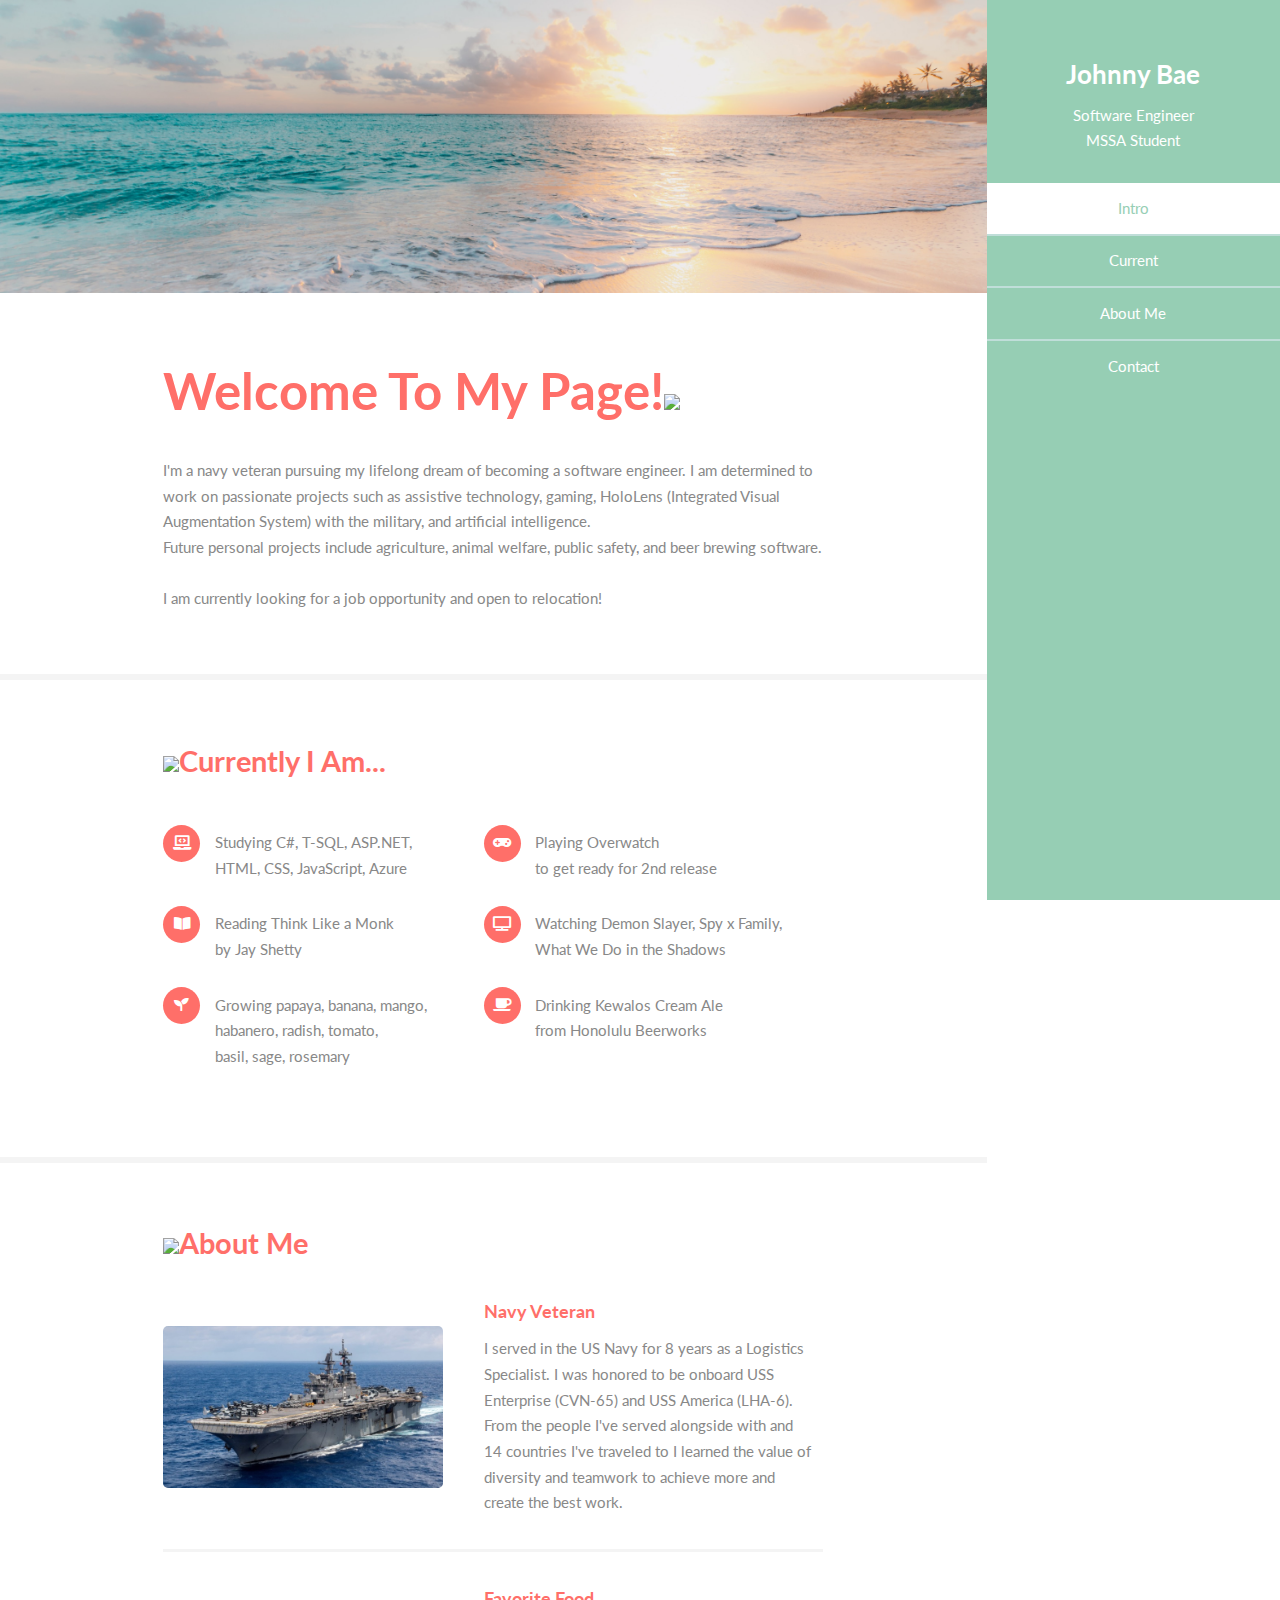
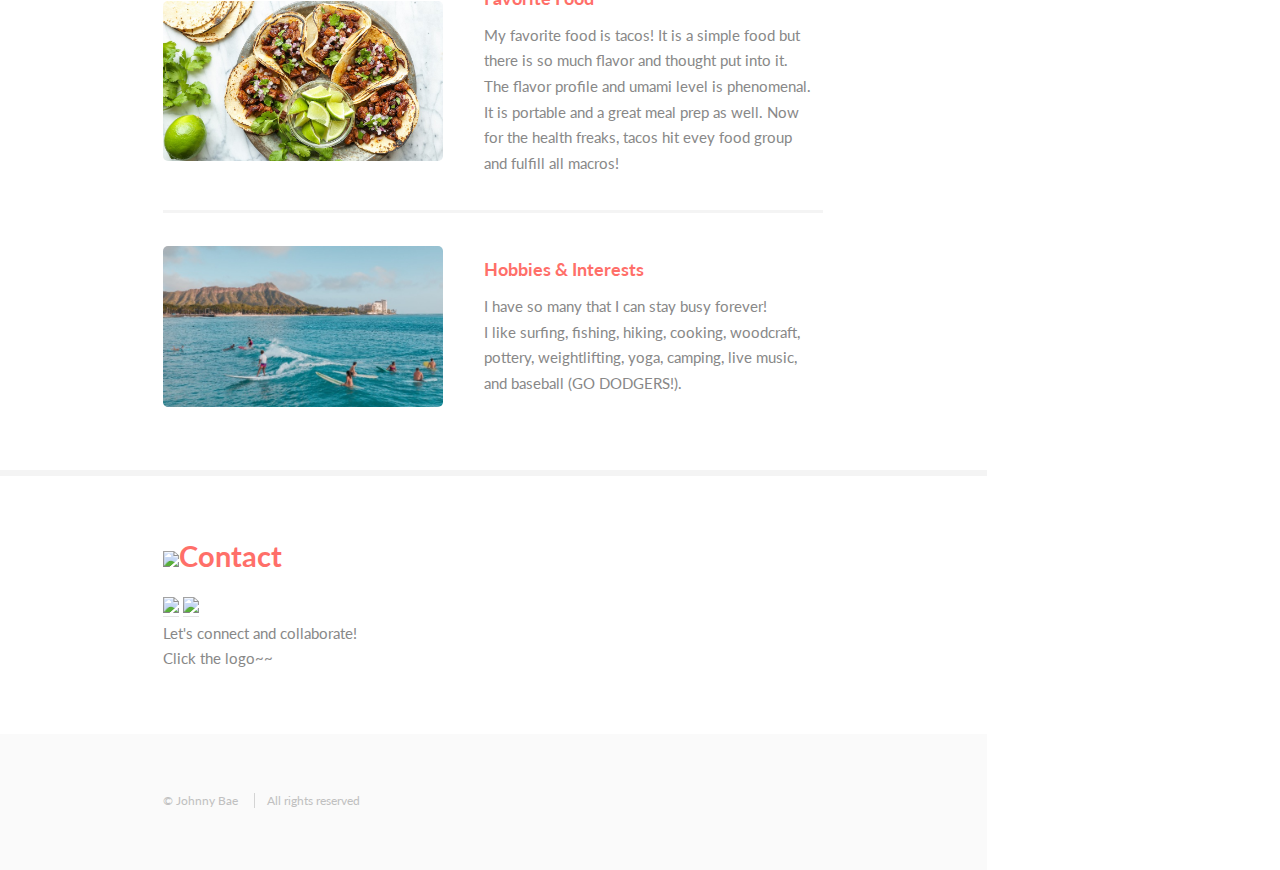
==== index.html @ 9967f88c "Update index.html" ====
<!DOCTYPE HTML>

<html>
	<head>
		<link rel="icon" href="images/patrick.gif">
		<title>Aloha~  ʕ•́ᴥ•̀ʔっ </title>
		<meta charset="utf-8" />
		<meta name="viewport" content="width=device-width, initial-scale=1, user-scalable=no" />
		<link rel="stylesheet" href="assets/css/main.css" />
	</head>
	<body class="is-preload">

<!-- HEADER -->
	<section id="header">
		<header>
			<span class="image avatar"><img src="images/Headshot.jpg" alt="" /></span>
			<h1 id="logo"><a href="#">Johnny Bae</a></h1>
			<p>Software Engineer<br />
			MSSA Student</p>
		</header>

		<nav id="nav">
			<ul>
				<li><a href="#one" class="active">Intro</a></li>
				<li><a href="#two">Current</a></li>
				<li><a href="#three">About Me</a></li>
				<li><a href="#four">Contact</a></li>
			</ul>
		</nav>
	</section>

<!-- WRAPPER -->
	<div id="wrapper">

<!-- MAIN -->
	<div id="main">

<!-- 1ST PAGE -->
	<section id="one">
		<div class="image main" data-position="center">
			<img src="images/Sunrise.jpg" alt="" />
		</div>
		<div class="container">
			<header class="major">
				<h2>Welcome To My Page!<img src="https://media.giphy.com/media/v0dGnTDFgEr68myH0C/giphy.gif" width="55"></h2>
			</header>

			<p>I'm a navy veteran pursuing my lifelong dream of becoming a software engineer.
				I am determined to work on passionate projects such as assistive technology, gaming, HoloLens (Integrated Visual Augmentation System) with the military, and artificial intelligence.<br/>
				Future personal projects include agriculture, animal welfare, public safety, and beer brewing software.<br/>
				<br/>
				I am currently looking for a job opportunity and open to relocation!
			</p>
		</div>
	</section>

<!-- 2ND PAGE -->
	<section id="two">
		<div class="container">
			<h2><img src="https://media.giphy.com/media/3HbtyiV6otnLf4WHSN/giphy.gif" width="50">Currently I Am...</h2><br/>
			
			<ul class="feature-icons">
				<li class="icon solid fa-laptop-code">Studying C#, T-SQL, ASP.NET,<br/> HTML, CSS, JavaScript, Azure</li>
				<li class="icon solid fa-gamepad">Playing Overwatch<br/> to get ready for 2nd release</li>
				<li class="icon solid fa-book-open">Reading Think Like a Monk<br/> by Jay Shetty</li>
				<li class="icon solid fa-tv">Watching Demon Slayer, Spy x Family,<br/> What We Do in the Shadows</li>
				<li class="icon solid fa-seedling">Growing papaya, banana, mango,<br> habanero, radish, tomato,<br> basil, sage, rosemary</li>
				<li class="icon solid fa-coffee">Drinking Kewalos Cream Ale<br/> from Honolulu Beerworks</li>
			</ul>
		</div>
	</section>

<!-- 3RD PAGE -->
	<section id="three">
		<div class="container">
			<h2><img src="https://media.giphy.com/media/aLI73eIgT41b2/giphy.gif" width="50">About Me</h2>
			<p></p>
			<div class="features">			<!-- Image Size: 688 x 397 -->
				<article>
					<a href="#" class="image"><img src="images/LHA6.jpg" alt="" /></a>
					<div class="inner">
						<h4>Navy Veteran</h4>
						<p>I served in the US Navy for 8 years as a Logistics Specialist. I was honored to be onboard USS Enterprise (CVN-65) and USS America (LHA-6). 
							From the people I've served alongside with and 14 countries I've traveled to I learned the value of diversity and teamwork to achieve more and create the best work.</p>
					</div>
				</article>

				<article>
					<a href="#" class="image"><img src="images/Taco.jpg" alt="" /></a>
					<div class="inner">
						<h4>Favorite Food</h4>
						<p>My favorite food is tacos! It is a simple food but there is so much flavor and thought put into it. 
							The flavor profile and umami level is phenomenal. It is portable and a great meal prep as well. 
							Now for the health freaks, tacos hit evey food group and fulfill all macros!</p>
					</div>
				</article>

				<article>
					<a href="#" class="image"><img src="images/Surf.jpg" alt="" /></a>
					<div class="inner">
						<h4>Hobbies & Interests</h4>
						<p>I have so many that I can stay busy forever!<br/>
							I like surfing, fishing, hiking, cooking, woodcraft, pottery, 
							weightlifting, yoga, camping, live music, and baseball (GO DODGERS!).
						</p>
					</div>
				</article>
			</div>
		</div>
	</section>

<!-- 4TH PAGE -->
	<section id="four">
		<div class="container">
			<h2><img src="https://media.giphy.com/media/Al9XitEIwGgLU9yMfS/giphy.gif" width="70">Contact</h2>
			
			<p><a href="https://www.linkedin.com/in/johnny-bae/" rel="noreferrer" target="_blank"><img src="https://cdn.dribbble.com/users/147003/screenshots/1541997/media/6b13f9624b9b09559358eff26393c94f.gif" width="100"></a>
				<a href="https://github.com/9un-Bae" rel="noreferrer" target="_blank"><img src="https://cdn.dribbble.com/users/420183/screenshots/2875637/media/6f6b33ec231d5e00a16ff538c41d640b.gif" width="100"></a>
				<br/>
				Let's connect and collaborate!<br/>Click the logo~~
			</p>


			<!--
			<form method="post" action="#">
				<div class="row gtr-uniform">
					<div class="col-6 col-12-xsmall"><input type="text" name="name" id="name" placeholder="Name" /></div>
					<div class="col-6 col-12-xsmall"><input type="email" name="email" id="email" placeholder="Email" /></div>
					<div class="col-12"><input type="text" name="subject" id="subject" placeholder="Subject" /></div>
					<div class="col-12"><textarea name="message" id="message" placeholder="Message" rows="6"></textarea></div>
					<div class="col-12">
						<ul class="actions">
							<li><input type="submit" class="primary" value="Send Message" /></li>
							<li><input type="reset" value="Reset Form" /></li>
						</ul>
					</div>
				</div>
			</form>
			-->

		</div>
	</section>

<!-- 5TH PAGE w/ examples-->
<!--
	<section id="five">
		<div class="container">
			<h3>Elements</h3>

			<section>
				<h4>Text</h4>
				<p>This is <b>bold</b> and this is <strong>strong</strong>. This is <i>italic</i> and this is <em>emphasized</em>.
				This is <sup>superscript</sup> text and this is <sub>subscript</sub> text.
				This is <u>underlined</u> and this is code: <code>for (;;) { ... }</code>. Finally, <a href="#">this is a link</a>.</p>
				<hr />
				<header>
					<h4>Heading with a Subtitle</h4>
					<p>Lorem ipsum dolor sit amet nullam id egestas urna aliquam</p>
				</header>
				<p>Nunc lacinia ante nunc ac lobortis. Interdum adipiscing gravida odio porttitor sem non mi integer non faucibus ornare mi ut ante amet placerat aliquet. Volutpat eu sed ante lacinia sapien lorem accumsan varius montes viverra nibh in adipiscing blandit tempus accumsan.</p>
				<header>
					<h5>Heading with a Subtitle</h5>
					<p>Lorem ipsum dolor sit amet nullam id egestas urna aliquam</p>
				</header>
				<p>Nunc lacinia ante nunc ac lobortis. Interdum adipiscing gravida odio porttitor sem non mi integer non faucibus ornare mi ut ante amet placerat aliquet. Volutpat eu sed ante lacinia sapien lorem accumsan varius montes viverra nibh in adipiscing blandit tempus accumsan.</p>
				<hr />
				<h2>Heading Level 2</h2>
				<h3>Heading Level 3</h3>
				<h4>Heading Level 4</h4>
				<h5>Heading Level 5</h5>
				<h6>Heading Level 6</h6>
				<hr />
				<h5>Blockquote</h5>
				<blockquote>Fringilla nisl. Donec accumsan interdum nisi, quis tincidunt felis sagittis eget tempus euismod. Vestibulum ante ipsum primis in faucibus vestibulum. Blandit adipiscing eu felis iaculis volutpat ac adipiscing accumsan faucibus. Vestibulum ante ipsum primis in faucibus lorem ipsum dolor sit amet nullam adipiscing eu felis.</blockquote>
				<h5>Preformatted</h5>
				<pre><code>i = 0;

				while (!deck.isInOrder()) {
					print 'Iteration ' + i;
					deck.shuffle();
					i++;
				}

				print 'It took ' + i + ' iterations to sort the deck.';</code></pre>
			</section>


	<section>
		<h4>Lists</h4>
		<div class="row">
			<div class="col-6 col-12-xsmall">
				<h5>Unordered</h5>
				<ul>
					<li>Dolor pulvinar etiam magna etiam.</li>
					<li>Sagittis adipiscing lorem eleifend.</li>
					<li>Felis enim feugiat dolore viverra.</li>
				</ul>
				<h5>Alternate</h5>
				<ul class="alt">
					<li>Dolor pulvinar etiam magna etiam.</li>
					<li>Sagittis adipiscing lorem eleifend.</li>
					<li>Felis enim feugiat dolore viverra.</li>
				</ul>
			</div>
			<div class="col-6 col-12-xsmall">
				<h5>Ordered</h5>
				<ol>
					<li>Dolor pulvinar etiam magna etiam.</li>
					<li>Etiam vel felis at lorem sed viverra.</li>
					<li>Felis enim feugiat dolore viverra.</li>
					<li>Dolor pulvinar etiam magna etiam.</li>
					<li>Etiam vel felis at lorem sed viverra.</li>
					<li>Felis enim feugiat dolore viverra.</li>
				</ol>
				<h5>Icons</h5>
				<ul class="icons">
					<li><a href="#" class="icon brands fa-twitter"><span class="label">Twitter</span></a></li>
					<li><a href="#" class="icon brands fa-facebook-f"><span class="label">Facebook</span></a></li>
					<li><a href="#" class="icon brands fa-instagram"><span class="label">Instagram</span></a></li>
					<li><a href="#" class="icon brands fa-github"><span class="label">Github</span></a></li>
					<li><a href="#" class="icon brands fa-dribbble"><span class="label">Dribbble</span></a></li>
					<li><a href="#" class="icon brands fa-tumblr"><span class="label">Tumblr</span></a></li>
				</ul>
			</div>
		</div>
		<h5>Actions</h5>
		<ul class="actions">
			<li><a href="#" class="button primary">Default</a></li>
			<li><a href="#" class="button">Default</a></li>
			<li><a href="#" class="button alt">Default</a></li>
		</ul>
		<ul class="actions small">
			<li><a href="#" class="button primary small">Small</a></li>
			<li><a href="#" class="button small">Small</a></li>
			<li><a href="#" class="button alt small">Small</a></li>
		</ul>
		<div class="row">
			<div class="col-3 col-6-medium col-12-xsmall">
				<ul class="actions stacked">
					<li><a href="#" class="button primary">Default</a></li>
					<li><a href="#" class="button">Default</a></li>
					<li><a href="#" class="button alt">Default</a></li>
				</ul>
			</div>
			<div class="col-3 col-6 col-12-xsmall">
				<ul class="actions stacked">
					<li><a href="#" class="button primary small">Small</a></li>
					<li><a href="#" class="button small">Small</a></li>
					<li><a href="#" class="button alt small">Small</a></li>
				</ul>
			</div>
			<div class="col-3 col-6-medium col-12-xsmall">
				<ul class="actions stacked">
					<li><a href="#" class="button primary fit">Default</a></li>
					<li><a href="#" class="button fit">Default</a></li>
					<li><a href="#" class="button alt fit">Default</a></li>
				</ul>
			</div>
			<div class="col-3 col-6-medium col-12-xsmall">
				<ul class="actions stacked">
					<li><a href="#" class="button primary small fit">Small</a></li>
					<li><a href="#" class="button small fit">Small</a></li>
					<li><a href="#" class="button alt small fit">Small</a></li>
				</ul>
			</div>
		</div>
	</section>

	
	<section>
		<h4>Table</h4>
		<h5>Default</h5>
		<div class="table-wrapper">
			<table>
				<thead>
					<tr>
						<th>Name</th>
						<th>Description</th>
						<th>Price</th>
					</tr>
				</thead>
				<tbody>
					<tr>
						<td>Item One</td>
						<td>Ante turpis integer aliquet porttitor.</td>
						<td>29.99</td>
					</tr>
					<tr>
						<td>Item Two</td>
						<td>Vis ac commodo adipiscing arcu aliquet.</td>
						<td>19.99</td>
					</tr>
					<tr>
						<td>Item Three</td>
						<td> Morbi faucibus arcu accumsan lorem.</td>
						<td>29.99</td>
					</tr>
					<tr>
						<td>Item Four</td>
						<td>Vitae integer tempus condimentum.</td>
						<td>19.99</td>
					</tr>
					<tr>
						<td>Item Five</td>
						<td>Ante turpis integer aliquet porttitor.</td>
						<td>29.99</td>
					</tr>
				</tbody>
				<tfoot>
					<tr>
						<td colspan="2"></td>
						<td>100.00</td>
					</tr>
				</tfoot>
			</table>
		</div>


		<h5>Alternate</h5>
		<div class="table-wrapper">
			<table class="alt">
				<thead>
					<tr>
						<th>Name</th>
						<th>Description</th>
						<th>Price</th>
					</tr>
				</thead>
				<tbody>
					<tr>
						<td>Item One</td>
						<td>Ante turpis integer aliquet porttitor.</td>
						<td>29.99</td>
					</tr>
					<tr>
						<td>Item Two</td>
						<td>Vis ac commodo adipiscing arcu aliquet.</td>
						<td>19.99</td>
					</tr>
					<tr>
						<td>Item Three</td>
						<td> Morbi faucibus arcu accumsan lorem.</td>
						<td>29.99</td>
					</tr>
					<tr>
						<td>Item Four</td>
						<td>Vitae integer tempus condimentum.</td>
						<td>19.99</td>
					</tr>
					<tr>
						<td>Item Five</td>
						<td>Ante turpis integer aliquet porttitor.</td>
						<td>29.99</td>
					</tr>
				</tbody>
				<tfoot>
					<tr>
						<td colspan="2"></td>
						<td>100.00</td>
					</tr>
				</tfoot>
			</table>
		</div>
	</section>


	<section>
		<h4>Buttons</h4>
		<ul class="actions">
			<li><a href="#" class="button primary">Primary</a></li>
			<li><a href="#" class="button">Default</a></li>
			<li><a href="#" class="button alt">Alternate</a></li>
		</ul>
		<ul class="actions">
			<li><a href="#" class="button primary large">Large</a></li>
			<li><a href="#" class="button">Default</a></li>
			<li><a href="#" class="button alt small">Small</a></li>
		</ul>
		<ul class="actions fit">
			<li><a href="#" class="button primary fit">Fit</a></li>
			<li><a href="#" class="button fit">Fit</a></li>
			<li><a href="#" class="button alt fit">Fit</a></li>
		</ul>
		<ul class="actions fit small">
			<li><a href="#" class="button primary fit small">Fit + Small</a></li>
			<li><a href="#" class="button fit small">Fit + Small</a></li>
			<li><a href="#" class="button alt fit small">Fit + Small</a></li>
		</ul>
		<ul class="actions">
			<li><a href="#" class="button primary icon solid fa-download">Icon</a></li>
			<li><a href="#" class="button icon solid fa-download">Icon</a></li>
			<li><a href="#" class="button alt icon solid fa-check">Icon</a></li>
		</ul>
		<ul class="actions">
			<li><span class="button primary disabled">Primary</span></li>
			<li><span class="button disabled">Default</span></li>
			<li><span class="button alt disabled">Alternate</span></li>
		</ul>
	</section>

	<section>
		<h4>Form</h4>
		<form method="post" action="#">
			<div class="row gtr-uniform">
				<div class="col-6 col-12-xsmall">
					<input type="text" name="demo-name" id="demo-name" value="" placeholder="Name" />
				</div>
				<div class="col-6 col-12-xsmall">
					<input type="email" name="demo-email" id="demo-email" value="" placeholder="Email" />
				</div>
				<div class="col-12">
					<select name="demo-category" id="demo-category">
						<option value="">- Category -</option>
						<option value="1">Manufacturing</option>
						<option value="1">Shipping</option>
						<option value="1">Administration</option>
						<option value="1">Human Resources</option>
					</select>
				</div>
				<div class="col-4 col-12-medium">
					<input type="radio" id="demo-priority-low" name="demo-priority" checked>
					<label for="demo-priority-low">Low Priority</label>
				</div>
				<div class="col-4 col-12-medium">
					<input type="radio" id="demo-priority-normal" name="demo-priority">
					<label for="demo-priority-normal">Normal Priority</label>
				</div>
				<div class="col-4 col-12-medium">
					<input type="radio" id="demo-priority-high" name="demo-priority">
					<label for="demo-priority-high">High Priority</label>
				</div>
				<div class="col-6 col-12-medium">
					<input type="checkbox" id="demo-copy" name="demo-copy">
					<label for="demo-copy">Email me a copy of this message</label>
				</div>
				<div class="col-6 col-12-medium">
					<input type="checkbox" id="demo-human" name="demo-human" checked>
					<label for="demo-human">I am a human and not a robot</label>
				</div>
				<div class="col-12">
					<textarea name="demo-message" id="demo-message" placeholder="Enter your message" rows="6"></textarea>
				</div>
				<div class="col-12">
					<ul class="actions">
						<li><input type="submit" value="Send Message" /></li>
						<li><input type="reset" value="Reset" class="alt" /></li>
					</ul>
				</div>
			</div>
		</form>
	</section>

	<section>
		<h4>Image</h4>
		<h5>Fit</h5>
		<span class="image fit"><img src="images/banner.jpg" alt="" /></span>
		<div class="box alt">
			<div class="row gtr-50 gtr-uniform">
				<div class="col-4"><span class="image fit"><img src="images/pic01.jpg" alt="" /></span></div>
				<div class="col-4"><span class="image fit"><img src="images/pic02.jpg" alt="" /></span></div>
				<div class="col-4"><span class="image fit"><img src="images/pic03.jpg" alt="" /></span></div>
				<div class="col-4"><span class="image fit"><img src="images/pic02.jpg" alt="" /></span></div>
				<div class="col-4"><span class="image fit"><img src="images/pic03.jpg" alt="" /></span></div>
				<div class="col-4"><span class="image fit"><img src="images/pic01.jpg" alt="" /></span></div>
				<div class="col-4"><span class="image fit"><img src="images/pic03.jpg" alt="" /></span></div>
				<div class="col-4"><span class="image fit"><img src="images/pic01.jpg" alt="" /></span></div>
				<div class="col-4"><span class="image fit"><img src="images/pic02.jpg" alt="" /></span></div>
			</div>
		</div>
		<h5>Left &amp; Right</h5>
		<p><span class="image left"><img src="images/avatar.jpg" alt="" /></span>Fringilla nisl. Donec accumsan interdum nisi, quis tincidunt felis sagittis eget. tempus euismod. Vestibulum ante ipsum primis in faucibus vestibulum. Blandit adipiscing eu felis iaculis volutpat ac adipiscing accumsan eu faucibus. Integer ac pellentesque praesent tincidunt felis sagittis eget. tempus euismod. Vestibulum ante ipsum primis in faucibus vestibulum. Blandit adipiscing eu felis iaculis volutpat ac adipiscing accumsan eu faucibus. Integer ac pellentesque praesent. Donec accumsan interdum nisi, quis tincidunt felis sagittis eget. tempus euismod. Vestibulum ante ipsum primis in faucibus vestibulum. Blandit adipiscing eu felis iaculis volutpat ac adipiscing accumsan eu faucibus. Integer ac pellentesque praesent tincidunt felis sagittis eget. tempus euismod. Vestibulum ante ipsum primis in faucibus vestibulum. Blandit adipiscing eu felis iaculis volutpat ac adipiscing accumsan eu faucibus. Integer ac pellentesque praesent.</p>
		<p><span class="image right"><img src="images/avatar.jpg" alt="" /></span>Fringilla nisl. Donec accumsan interdum nisi, quis tincidunt felis sagittis eget. tempus euismod. Vestibulum ante ipsum primis in faucibus vestibulum. Blandit adipiscing eu felis iaculis volutpat ac adipiscing accumsan eu faucibus. Integer ac pellentesque praesent tincidunt felis sagittis eget. tempus euismod. Vestibulum ante ipsum primis in faucibus vestibulum. Blandit adipiscing eu felis iaculis volutpat ac adipiscing accumsan eu faucibus. Integer ac pellentesque praesent. Donec accumsan interdum nisi, quis tincidunt felis sagittis eget. tempus euismod. Vestibulum ante ipsum primis in faucibus vestibulum. Blandit adipiscing eu felis iaculis volutpat ac adipiscing accumsan eu faucibus. Integer ac pellentesque praesent tincidunt felis sagittis eget. tempus euismod. Vestibulum ante ipsum primis in faucibus vestibulum. Blandit adipiscing eu felis iaculis volutpat ac adipiscing accumsan eu faucibus. Integer ac pellentesque praesent.</p>
	</section>

	</div>
	</section>
-->

	</div>

<!-- FOOTER -->
	<section id="footer">
		<div class="container">
			<ul class="copyright">
				<li>&copy; Johnny Bae</li> <li>All rights reserved</li> <!-- <li>Design: HTML5 UP</li> -->
			</ul>
		</div>
	</section>

	</div>

<!-- SCRIPTS -->
	<script src="assets/js/jquery.min.js"></script>
	<script src="assets/js/jquery.scrollex.min.js"></script>
	<script src="assets/js/jquery.scrolly.min.js"></script>
	<script src="assets/js/browser.min.js"></script>
	<script src="assets/js/breakpoints.min.js"></script>
	<script src="assets/js/util.js"></script>
	<script src="assets/js/main.js"></script>

	</body>
</html>
---- assets/css/main.css ----
@import url("fontawesome-all.min.css");
@import url("https://fonts.googleapis.com/css?family=Lato:400,400italic,700,700italic|Source+Code+Pro:400");

html, body, div, span, applet, object,
iframe, h1, h2, h3, h4, h5, h6, p, blockquote,
pre, a, abbr, acronym, address, big, cite,
code, del, dfn, em, img, ins, kbd, q, s, samp,
small, strike, strong, sub, sup, tt, var, b,
u, i, center, dl, dt, dd, ol, ul, li, fieldset,
form, label, legend, table, caption, tbody,
tfoot, thead, tr, th, td, article, aside,
canvas, details, embed, figure, figcaption,
footer, header, hgroup, menu, nav, output, ruby,
section, summary, time, mark, audio, video {
	margin: 0;
	padding: 0;
	border: 0;
	font-size: 100%;
	font: inherit;
	vertical-align: baseline;}

article, aside, details, figcaption, figure,
footer, header, hgroup, menu, nav, section {
	display: block;}

body {
	line-height: 1;
}

ol, ul {
	list-style: none;
}

blockquote, q {
	quotes: none;
}

	blockquote:before, blockquote:after, q:before, q:after {
		content: '';
		content: none;
	}

table {
	border-collapse: collapse;
	border-spacing: 0;
}

body {
	-webkit-text-size-adjust: none;
}

mark {
	background-color: transparent;
	color: inherit;
}

input::-moz-focus-inner {
	border: 0;
	padding: 0;
}

input, select, textarea {
	-moz-appearance: none;
	-webkit-appearance: none;
	-ms-appearance: none;
	appearance: none;
}

/* Basic */

	html {
		box-sizing: border-box;
	}

	*, *:before, *:after {
		box-sizing: inherit;
	}

	body {
		background: #fff;
	}

		body.is-preload *, body.is-preload *:before, body.is-preload *:after {
			-moz-animation: none !important;
			-webkit-animation: none !important;
			-ms-animation: none !important;
			animation: none !important;
			-moz-transition: none !important;
			-webkit-transition: none !important;
			-ms-transition: none !important;
			transition: none !important;
		}

	body, input, select, textarea {
		color: #888;
		font-family: "Lato", sans-serif;
		font-size: 16pt;
		font-weight: 400;
		line-height: 1.75em;
	}

	a {
		-moz-transition: color 0.2s ease-in-out, border-color 0.2s ease-in-out;
		-webkit-transition: color 0.2s ease-in-out, border-color 0.2s ease-in-out;
		-ms-transition: color 0.2s ease-in-out, border-color 0.2s ease-in-out;
		transition: color 0.2s ease-in-out, border-color 0.2s ease-in-out;
		border-bottom: solid 1px #e4e4e4;
		color: inherit;
		text-decoration: none;
	}

		a:hover {
			border-bottom-color: transparent;
			color: #e6f2ef !important;
		}

	strong, b {
		color: #777;
		font-weight: 700;
	}

	em, i {
		font-style: italic;
	}

	p {
		margin: 0 0 2.25em 0;
	}
/*SUB HEADINGS*/
	h1, h2, h3, h4, h5, h6 {
		color: #ff6f69;
		font-weight: 700;
		line-height: 1em;
		margin: 0 0 0.5625em 0;
	}

		h1 a, h2 a, h3 a, h4 a, h5 a, h6 a {
			border: 0;
			color: inherit;
			text-decoration: none;
		}

	h2 {
		font-size: 2em;
		line-height: 1.5em;
	}

	h3 {
		font-size: 1.75em;
		line-height: 1.5em;
	}

	h4 {
		font-size: 1.25em;
		line-height: 1.5em;
	}

	h5 {
		font-size: 0.9em;
		line-height: 1.5em;
	}

	h6 {
		font-size: 0.7em;
		line-height: 1.5em;
	}

	sub {
		font-size: 0.8em;
		position: relative;
		top: 0.5em;
	}

	sup {
		font-size: 0.8em;
		position: relative;
		top: -0.5em;
	}

	hr {
		border: 0;
		border-bottom: solid 2px #f4f4f4;
		margin: 2.25em 0;
	}

		hr.major {
			margin: 3.375em 0;
		}

	blockquote {
		border-left: solid 8px #e4e4e4;
		font-style: italic;
		margin: 0 0 2.25em 0;
		padding: 0.5em 0 0.5em 2em;
	}

	code {
		background: #555;
		border-radius: 5px;
		color: #fff;
		font-family: "Source Code Pro", monospace;
		font-size: 0.9em;
		margin: 0 0.25em;
		padding: 0.25em 0.65em;
	}

	pre {
		font-family: "Source Code Pro", monospace;
		font-size: 0.9em;
		margin: 0 0 2.25em 0;
	}

		pre code {
			-webkit-overflow-scrolling: touch;
			display: block;
			line-height: 1.5em;
			overflow-x: auto;
			padding: 1em 1.5em;
		}

	.align-left {
		text-align: left;
	}

	.align-center {
		text-align: center;
	}

	.align-right {
		text-align: right;
	}

/* Row */

	.row {
		display: flex;
		flex-wrap: wrap;
		box-sizing: border-box;
		align-items: stretch;
	}

		.row > * {
			box-sizing: border-box;
		}

		.row.gtr-uniform > * > :last-child {
			margin-bottom: 0;
		}

		.row.aln-left {
			justify-content: flex-start;
		}

		.row.aln-center {
			justify-content: center;
		}

		.row.aln-right {
			justify-content: flex-end;
		}

		.row.aln-top {
			align-items: flex-start;
		}

		.row.aln-middle {
			align-items: center;
		}

		.row.aln-bottom {
			align-items: flex-end;
		}

		.row > .imp {
			order: -1;
		}

		.row > .col-1 {
			width: 8.33333%;
		}

		.row > .off-1 {
			margin-left: 8.33333%;
		}

		.row > .col-2 {
			width: 16.66667%;
		}

		.row > .off-2 {
			margin-left: 16.66667%;
		}

		.row > .col-3 {
			width: 25%;
		}

		.row > .off-3 {
			margin-left: 25%;
		}

		.row > .col-4 {
			width: 33.33333%;
		}

		.row > .off-4 {
			margin-left: 33.33333%;
		}

		.row > .col-5 {
			width: 41.66667%;
		}

		.row > .off-5 {
			margin-left: 41.66667%;
		}

		.row > .col-6 {
			width: 50%;
		}

		.row > .off-6 {
			margin-left: 50%;
		}

		.row > .col-7 {
			width: 58.33333%;
		}

		.row > .off-7 {
			margin-left: 58.33333%;
		}

		.row > .col-8 {
			width: 66.66667%;
		}

		.row > .off-8 {
			margin-left: 66.66667%;
		}

		.row > .col-9 {
			width: 75%;
		}

		.row > .off-9 {
			margin-left: 75%;
		}

		.row > .col-10 {
			width: 83.33333%;
		}

		.row > .off-10 {
			margin-left: 83.33333%;
		}

		.row > .col-11 {
			width: 91.66667%;
		}

		.row > .off-11 {
			margin-left: 91.66667%;
		}

		.row > .col-12 {
			width: 100%;
		}

		.row > .off-12 {
			margin-left: 100%;
		}

		.row.gtr-0 {
			margin-top: 0;
			margin-left: 0em;
		}

			.row.gtr-0 > * {
				padding: 0 0 0 0em;
			}

			.row.gtr-0.gtr-uniform {
				margin-top: 0em;
			}

				.row.gtr-0.gtr-uniform > * {
					padding-top: 0em;
				}

		.row.gtr-25 {
			margin-top: 0;
			margin-left: -0.5em;
		}

			.row.gtr-25 > * {
				padding: 0 0 0 0.5em;
			}

			.row.gtr-25.gtr-uniform {
				margin-top: -0.5em;
			}

				.row.gtr-25.gtr-uniform > * {
					padding-top: 0.5em;
				}

		.row.gtr-50 {
			margin-top: 0;
			margin-left: -1em;
		}

			.row.gtr-50 > * {
				padding: 0 0 0 1em;
			}

			.row.gtr-50.gtr-uniform {
				margin-top: -1em;
			}

				.row.gtr-50.gtr-uniform > * {
					padding-top: 1em;
				}

		.row {
			margin-top: 0;
			margin-left: -2em;
		}

			.row > * {
				padding: 0 0 0 2em;
			}

			.row.gtr-uniform {
				margin-top: -2em;
			}

				.row.gtr-uniform > * {
					padding-top: 2em;
				}

		.row.gtr-150 {
			margin-top: 0;
			margin-left: -3em;
		}

			.row.gtr-150 > * {
				padding: 0 0 0 3em;
			}

			.row.gtr-150.gtr-uniform {
				margin-top: -3em;
			}

				.row.gtr-150.gtr-uniform > * {
					padding-top: 3em;
				}

		.row.gtr-200 {
			margin-top: 0;
			margin-left: -4em;
		}

			.row.gtr-200 > * {
				padding: 0 0 0 4em;
			}

			.row.gtr-200.gtr-uniform {
				margin-top: -4em;
			}

				.row.gtr-200.gtr-uniform > * {
					padding-top: 4em;
				}

		@media screen and (max-width: 1680px) {

			.row {
				display: flex;
				flex-wrap: wrap;
				box-sizing: border-box;
				align-items: stretch;
			}

				.row > * {
					box-sizing: border-box;
				}

				.row.gtr-uniform > * > :last-child {
					margin-bottom: 0;
				}

				.row.aln-left {
					justify-content: flex-start;
				}

				.row.aln-center {
					justify-content: center;
				}

				.row.aln-right {
					justify-content: flex-end;
				}

				.row.aln-top {
					align-items: flex-start;
				}

				.row.aln-middle {
					align-items: center;
				}

				.row.aln-bottom {
					align-items: flex-end;
				}

				.row > .imp-xlarge {
					order: -1;
				}

				.row > .col-1-xlarge {
					width: 8.33333%;
				}

				.row > .off-1-xlarge {
					margin-left: 8.33333%;
				}

				.row > .col-2-xlarge {
					width: 16.66667%;
				}

				.row > .off-2-xlarge {
					margin-left: 16.66667%;
				}

				.row > .col-3-xlarge {
					width: 25%;
				}

				.row > .off-3-xlarge {
					margin-left: 25%;
				}

				.row > .col-4-xlarge {
					width: 33.33333%;
				}

				.row > .off-4-xlarge {
					margin-left: 33.33333%;
				}

				.row > .col-5-xlarge {
					width: 41.66667%;
				}

				.row > .off-5-xlarge {
					margin-left: 41.66667%;
				}

				.row > .col-6-xlarge {
					width: 50%;
				}

				.row > .off-6-xlarge {
					margin-left: 50%;
				}

				.row > .col-7-xlarge {
					width: 58.33333%;
				}

				.row > .off-7-xlarge {
					margin-left: 58.33333%;
				}

				.row > .col-8-xlarge {
					width: 66.66667%;
				}

				.row > .off-8-xlarge {
					margin-left: 66.66667%;
				}

				.row > .col-9-xlarge {
					width: 75%;
				}

				.row > .off-9-xlarge {
					margin-left: 75%;
				}

				.row > .col-10-xlarge {
					width: 83.33333%;
				}

				.row > .off-10-xlarge {
					margin-left: 83.33333%;
				}

				.row > .col-11-xlarge {
					width: 91.66667%;
				}

				.row > .off-11-xlarge {
					margin-left: 91.66667%;
				}

				.row > .col-12-xlarge {
					width: 100%;
				}

				.row > .off-12-xlarge {
					margin-left: 100%;
				}

				.row.gtr-0 {
					margin-top: 0;
					margin-left: 0em;
				}

					.row.gtr-0 > * {
						padding: 0 0 0 0em;
					}

					.row.gtr-0.gtr-uniform {
						margin-top: 0em;
					}

						.row.gtr-0.gtr-uniform > * {
							padding-top: 0em;
						}

				.row.gtr-25 {
					margin-top: 0;
					margin-left: -0.5em;
				}

					.row.gtr-25 > * {
						padding: 0 0 0 0.5em;
					}

					.row.gtr-25.gtr-uniform {
						margin-top: -0.5em;
					}

						.row.gtr-25.gtr-uniform > * {
							padding-top: 0.5em;
						}

				.row.gtr-50 {
					margin-top: 0;
					margin-left: -1em;
				}

					.row.gtr-50 > * {
						padding: 0 0 0 1em;
					}

					.row.gtr-50.gtr-uniform {
						margin-top: -1em;
					}

						.row.gtr-50.gtr-uniform > * {
							padding-top: 1em;
						}

				.row {
					margin-top: 0;
					margin-left: -2em;
				}

					.row > * {
						padding: 0 0 0 2em;
					}

					.row.gtr-uniform {
						margin-top: -2em;
					}

						.row.gtr-uniform > * {
							padding-top: 2em;
						}

				.row.gtr-150 {
					margin-top: 0;
					margin-left: -3em;
				}

					.row.gtr-150 > * {
						padding: 0 0 0 3em;
					}

					.row.gtr-150.gtr-uniform {
						margin-top: -3em;
					}

						.row.gtr-150.gtr-uniform > * {
							padding-top: 3em;
						}

				.row.gtr-200 {
					margin-top: 0;
					margin-left: -4em;
				}

					.row.gtr-200 > * {
						padding: 0 0 0 4em;
					}

					.row.gtr-200.gtr-uniform {
						margin-top: -4em;
					}

						.row.gtr-200.gtr-uniform > * {
							padding-top: 4em;
						}

		}

		@media screen and (max-width: 1280px) {

			.row {
				display: flex;
				flex-wrap: wrap;
				box-sizing: border-box;
				align-items: stretch;
			}

				.row > * {
					box-sizing: border-box;
				}

				.row.gtr-uniform > * > :last-child {
					margin-bottom: 0;
				}

				.row.aln-left {
					justify-content: flex-start;
				}

				.row.aln-center {
					justify-content: center;
				}

				.row.aln-right {
					justify-content: flex-end;
				}

				.row.aln-top {
					align-items: flex-start;
				}

				.row.aln-middle {
					align-items: center;
				}

				.row.aln-bottom {
					align-items: flex-end;
				}

				.row > .imp-large {
					order: -1;
				}

				.row > .col-1-large {
					width: 8.33333%;
				}

				.row > .off-1-large {
					margin-left: 8.33333%;
				}

				.row > .col-2-large {
					width: 16.66667%;
				}

				.row > .off-2-large {
					margin-left: 16.66667%;
				}

				.row > .col-3-large {
					width: 25%;
				}

				.row > .off-3-large {
					margin-left: 25%;
				}

				.row > .col-4-large {
					width: 33.33333%;
				}

				.row > .off-4-large {
					margin-left: 33.33333%;
				}

				.row > .col-5-large {
					width: 41.66667%;
				}

				.row > .off-5-large {
					margin-left: 41.66667%;
				}

				.row > .col-6-large {
					width: 50%;
				}

				.row > .off-6-large {
					margin-left: 50%;
				}

				.row > .col-7-large {
					width: 58.33333%;
				}

				.row > .off-7-large {
					margin-left: 58.33333%;
				}

				.row > .col-8-large {
					width: 66.66667%;
				}

				.row > .off-8-large {
					margin-left: 66.66667%;
				}

				.row > .col-9-large {
					width: 75%;
				}

				.row > .off-9-large {
					margin-left: 75%;
				}

				.row > .col-10-large {
					width: 83.33333%;
				}

				.row > .off-10-large {
					margin-left: 83.33333%;
				}

				.row > .col-11-large {
					width: 91.66667%;
				}

				.row > .off-11-large {
					margin-left: 91.66667%;
				}

				.row > .col-12-large {
					width: 100%;
				}

				.row > .off-12-large {
					margin-left: 100%;
				}

				.row.gtr-0 {
					margin-top: 0;
					margin-left: 0em;
				}

					.row.gtr-0 > * {
						padding: 0 0 0 0em;
					}

					.row.gtr-0.gtr-uniform {
						margin-top: 0em;
					}

						.row.gtr-0.gtr-uniform > * {
							padding-top: 0em;
						}

				.row.gtr-25 {
					margin-top: 0;
					margin-left: -0.375em;
				}

					.row.gtr-25 > * {
						padding: 0 0 0 0.375em;
					}

					.row.gtr-25.gtr-uniform {
						margin-top: -0.375em;
					}

						.row.gtr-25.gtr-uniform > * {
							padding-top: 0.375em;
						}

				.row.gtr-50 {
					margin-top: 0;
					margin-left: -0.75em;
				}

					.row.gtr-50 > * {
						padding: 0 0 0 0.75em;
					}

					.row.gtr-50.gtr-uniform {
						margin-top: -0.75em;
					}

						.row.gtr-50.gtr-uniform > * {
							padding-top: 0.75em;
						}

				.row {
					margin-top: 0;
					margin-left: -1.5em;
				}

					.row > * {
						padding: 0 0 0 1.5em;
					}

					.row.gtr-uniform {
						margin-top: -1.5em;
					}

						.row.gtr-uniform > * {
							padding-top: 1.5em;
						}

				.row.gtr-150 {
					margin-top: 0;
					margin-left: -2.25em;
				}

					.row.gtr-150 > * {
						padding: 0 0 0 2.25em;
					}

					.row.gtr-150.gtr-uniform {
						margin-top: -2.25em;
					}

						.row.gtr-150.gtr-uniform > * {
							padding-top: 2.25em;
						}

				.row.gtr-200 {
					margin-top: 0;
					margin-left: -3em;
				}

					.row.gtr-200 > * {
						padding: 0 0 0 3em;
					}

					.row.gtr-200.gtr-uniform {
						margin-top: -3em;
					}

						.row.gtr-200.gtr-uniform > * {
							padding-top: 3em;
						}

		}

		@media screen and (max-width: 1024px) {

			.row {
				display: flex;
				flex-wrap: wrap;
				box-sizing: border-box;
				align-items: stretch;
			}

				.row > * {
					box-sizing: border-box;
				}

				.row.gtr-uniform > * > :last-child {
					margin-bottom: 0;
				}

				.row.aln-left {
					justify-content: flex-start;
				}

				.row.aln-center {
					justify-content: center;
				}

				.row.aln-right {
					justify-content: flex-end;
				}

				.row.aln-top {
					align-items: flex-start;
				}

				.row.aln-middle {
					align-items: center;
				}

				.row.aln-bottom {
					align-items: flex-end;
				}

				.row > .imp-medium {
					order: -1;
				}

				.row > .col-1-medium {
					width: 8.33333%;
				}

				.row > .off-1-medium {
					margin-left: 8.33333%;
				}

				.row > .col-2-medium {
					width: 16.66667%;
				}

				.row > .off-2-medium {
					margin-left: 16.66667%;
				}

				.row > .col-3-medium {
					width: 25%;
				}

				.row > .off-3-medium {
					margin-left: 25%;
				}

				.row > .col-4-medium {
					width: 33.33333%;
				}

				.row > .off-4-medium {
					margin-left: 33.33333%;
				}

				.row > .col-5-medium {
					width: 41.66667%;
				}

				.row > .off-5-medium {
					margin-left: 41.66667%;
				}

				.row > .col-6-medium {
					width: 50%;
				}

				.row > .off-6-medium {
					margin-left: 50%;
				}

				.row > .col-7-medium {
					width: 58.33333%;
				}

				.row > .off-7-medium {
					margin-left: 58.33333%;
				}

				.row > .col-8-medium {
					width: 66.66667%;
				}

				.row > .off-8-medium {
					margin-left: 66.66667%;
				}

				.row > .col-9-medium {
					width: 75%;
				}

				.row > .off-9-medium {
					margin-left: 75%;
				}

				.row > .col-10-medium {
					width: 83.33333%;
				}

				.row > .off-10-medium {
					margin-left: 83.33333%;
				}

				.row > .col-11-medium {
					width: 91.66667%;
				}

				.row > .off-11-medium {
					margin-left: 91.66667%;
				}

				.row > .col-12-medium {
					width: 100%;
				}

				.row > .off-12-medium {
					margin-left: 100%;
				}

				.row.gtr-0 {
					margin-top: 0;
					margin-left: 0em;
				}

					.row.gtr-0 > * {
						padding: 0 0 0 0em;
					}

					.row.gtr-0.gtr-uniform {
						margin-top: 0em;
					}

						.row.gtr-0.gtr-uniform > * {
							padding-top: 0em;
						}

				.row.gtr-25 {
					margin-top: 0;
					margin-left: -0.375em;
				}

					.row.gtr-25 > * {
						padding: 0 0 0 0.375em;
					}

					.row.gtr-25.gtr-uniform {
						margin-top: -0.375em;
					}

						.row.gtr-25.gtr-uniform > * {
							padding-top: 0.375em;
						}

				.row.gtr-50 {
					margin-top: 0;
					margin-left: -0.75em;
				}

					.row.gtr-50 > * {
						padding: 0 0 0 0.75em;
					}

					.row.gtr-50.gtr-uniform {
						margin-top: -0.75em;
					}

						.row.gtr-50.gtr-uniform > * {
							padding-top: 0.75em;
						}

				.row {
					margin-top: 0;
					margin-left: -1.5em;
				}

					.row > * {
						padding: 0 0 0 1.5em;
					}

					.row.gtr-uniform {
						margin-top: -1.5em;
					}

						.row.gtr-uniform > * {
							padding-top: 1.5em;
						}

				.row.gtr-150 {
					margin-top: 0;
					margin-left: -2.25em;
				}

					.row.gtr-150 > * {
						padding: 0 0 0 2.25em;
					}

					.row.gtr-150.gtr-uniform {
						margin-top: -2.25em;
					}

						.row.gtr-150.gtr-uniform > * {
							padding-top: 2.25em;
						}

				.row.gtr-200 {
					margin-top: 0;
					margin-left: -3em;
				}

					.row.gtr-200 > * {
						padding: 0 0 0 3em;
					}

					.row.gtr-200.gtr-uniform {
						margin-top: -3em;
					}

						.row.gtr-200.gtr-uniform > * {
							padding-top: 3em;
						}

		}

		@media screen and (max-width: 736px) {

			.row {
				display: flex;
				flex-wrap: wrap;
				box-sizing: border-box;
				align-items: stretch;
			}

				.row > * {
					box-sizing: border-box;
				}

				.row.gtr-uniform > * > :last-child {
					margin-bottom: 0;
				}

				.row.aln-left {
					justify-content: flex-start;
				}

				.row.aln-center {
					justify-content: center;
				}

				.row.aln-right {
					justify-content: flex-end;
				}

				.row.aln-top {
					align-items: flex-start;
				}

				.row.aln-middle {
					align-items: center;
				}

				.row.aln-bottom {
					align-items: flex-end;
				}

				.row > .imp-small {
					order: -1;
				}

				.row > .col-1-small {
					width: 8.33333%;
				}

				.row > .off-1-small {
					margin-left: 8.33333%;
				}

				.row > .col-2-small {
					width: 16.66667%;
				}

				.row > .off-2-small {
					margin-left: 16.66667%;
				}

				.row > .col-3-small {
					width: 25%;
				}

				.row > .off-3-small {
					margin-left: 25%;
				}

				.row > .col-4-small {
					width: 33.33333%;
				}

				.row > .off-4-small {
					margin-left: 33.33333%;
				}

				.row > .col-5-small {
					width: 41.66667%;
				}

				.row > .off-5-small {
					margin-left: 41.66667%;
				}

				.row > .col-6-small {
					width: 50%;
				}

				.row > .off-6-small {
					margin-left: 50%;
				}

				.row > .col-7-small {
					width: 58.33333%;
				}

				.row > .off-7-small {
					margin-left: 58.33333%;
				}

				.row > .col-8-small {
					width: 66.66667%;
				}

				.row > .off-8-small {
					margin-left: 66.66667%;
				}

				.row > .col-9-small {
					width: 75%;
				}

				.row > .off-9-small {
					margin-left: 75%;
				}

				.row > .col-10-small {
					width: 83.33333%;
				}

				.row > .off-10-small {
					margin-left: 83.33333%;
				}

				.row > .col-11-small {
					width: 91.66667%;
				}

				.row > .off-11-small {
					margin-left: 91.66667%;
				}

				.row > .col-12-small {
					width: 100%;
				}

				.row > .off-12-small {
					margin-left: 100%;
				}

				.row.gtr-0 {
					margin-top: 0;
					margin-left: 0em;
				}

					.row.gtr-0 > * {
						padding: 0 0 0 0em;
					}

					.row.gtr-0.gtr-uniform {
						margin-top: 0em;
					}

						.row.gtr-0.gtr-uniform > * {
							padding-top: 0em;
						}

				.row.gtr-25 {
					margin-top: 0;
					margin-left: -0.3125em;
				}

					.row.gtr-25 > * {
						padding: 0 0 0 0.3125em;
					}

					.row.gtr-25.gtr-uniform {
						margin-top: -0.3125em;
					}

						.row.gtr-25.gtr-uniform > * {
							padding-top: 0.3125em;
						}

				.row.gtr-50 {
					margin-top: 0;
					margin-left: -0.625em;
				}

					.row.gtr-50 > * {
						padding: 0 0 0 0.625em;
					}

					.row.gtr-50.gtr-uniform {
						margin-top: -0.625em;
					}

						.row.gtr-50.gtr-uniform > * {
							padding-top: 0.625em;
						}

				.row {
					margin-top: 0;
					margin-left: -1.25em;
				}

					.row > * {
						padding: 0 0 0 1.25em;
					}

					.row.gtr-uniform {
						margin-top: -1.25em;
					}

						.row.gtr-uniform > * {
							padding-top: 1.25em;
						}

				.row.gtr-150 {
					margin-top: 0;
					margin-left: -1.875em;
				}

					.row.gtr-150 > * {
						padding: 0 0 0 1.875em;
					}

					.row.gtr-150.gtr-uniform {
						margin-top: -1.875em;
					}

						.row.gtr-150.gtr-uniform > * {
							padding-top: 1.875em;
						}

				.row.gtr-200 {
					margin-top: 0;
					margin-left: -2.5em;
				}

					.row.gtr-200 > * {
						padding: 0 0 0 2.5em;
					}

					.row.gtr-200.gtr-uniform {
						margin-top: -2.5em;
					}

						.row.gtr-200.gtr-uniform > * {
							padding-top: 2.5em;
						}

		}

		@media screen and (max-width: 480px) {

			.row {
				display: flex;
				flex-wrap: wrap;
				box-sizing: border-box;
				align-items: stretch;
			}

				.row > * {
					box-sizing: border-box;
				}

				.row.gtr-uniform > * > :last-child {
					margin-bottom: 0;
				}

				.row.aln-left {
					justify-content: flex-start;
				}

				.row.aln-center {
					justify-content: center;
				}

				.row.aln-right {
					justify-content: flex-end;
				}

				.row.aln-top {
					align-items: flex-start;
				}

				.row.aln-middle {
					align-items: center;
				}

				.row.aln-bottom {
					align-items: flex-end;
				}

				.row > .imp-xsmall {
					order: -1;
				}

				.row > .col-1-xsmall {
					width: 8.33333%;
				}

				.row > .off-1-xsmall {
					margin-left: 8.33333%;
				}

				.row > .col-2-xsmall {
					width: 16.66667%;
				}

				.row > .off-2-xsmall {
					margin-left: 16.66667%;
				}

				.row > .col-3-xsmall {
					width: 25%;
				}

				.row > .off-3-xsmall {
					margin-left: 25%;
				}

				.row > .col-4-xsmall {
					width: 33.33333%;
				}

				.row > .off-4-xsmall {
					margin-left: 33.33333%;
				}

				.row > .col-5-xsmall {
					width: 41.66667%;
				}

				.row > .off-5-xsmall {
					margin-left: 41.66667%;
				}

				.row > .col-6-xsmall {
					width: 50%;
				}

				.row > .off-6-xsmall {
					margin-left: 50%;
				}

				.row > .col-7-xsmall {
					width: 58.33333%;
				}

				.row > .off-7-xsmall {
					margin-left: 58.33333%;
				}

				.row > .col-8-xsmall {
					width: 66.66667%;
				}

				.row > .off-8-xsmall {
					margin-left: 66.66667%;
				}

				.row > .col-9-xsmall {
					width: 75%;
				}

				.row > .off-9-xsmall {
					margin-left: 75%;
				}

				.row > .col-10-xsmall {
					width: 83.33333%;
				}

				.row > .off-10-xsmall {
					margin-left: 83.33333%;
				}

				.row > .col-11-xsmall {
					width: 91.66667%;
				}

				.row > .off-11-xsmall {
					margin-left: 91.66667%;
				}

				.row > .col-12-xsmall {
					width: 100%;
				}

				.row > .off-12-xsmall {
					margin-left: 100%;
				}

				.row.gtr-0 {
					margin-top: 0;
					margin-left: 0em;
				}

					.row.gtr-0 > * {
						padding: 0 0 0 0em;
					}

					.row.gtr-0.gtr-uniform {
						margin-top: 0em;
					}

						.row.gtr-0.gtr-uniform > * {
							padding-top: 0em;
						}

				.row.gtr-25 {
					margin-top: 0;
					margin-left: -0.3125em;
				}

					.row.gtr-25 > * {
						padding: 0 0 0 0.3125em;
					}

					.row.gtr-25.gtr-uniform {
						margin-top: -0.3125em;
					}

						.row.gtr-25.gtr-uniform > * {
							padding-top: 0.3125em;
						}

				.row.gtr-50 {
					margin-top: 0;
					margin-left: -0.625em;
				}

					.row.gtr-50 > * {
						padding: 0 0 0 0.625em;
					}

					.row.gtr-50.gtr-uniform {
						margin-top: -0.625em;
					}

						.row.gtr-50.gtr-uniform > * {
							padding-top: 0.625em;
						}

				.row {
					margin-top: 0;
					margin-left: -1.25em;
				}

					.row > * {
						padding: 0 0 0 1.25em;
					}

					.row.gtr-uniform {
						margin-top: -1.25em;
					}

						.row.gtr-uniform > * {
							padding-top: 1.25em;
						}

				.row.gtr-150 {
					margin-top: 0;
					margin-left: -1.875em;
				}

					.row.gtr-150 > * {
						padding: 0 0 0 1.875em;
					}

					.row.gtr-150.gtr-uniform {
						margin-top: -1.875em;
					}

						.row.gtr-150.gtr-uniform > * {
							padding-top: 1.875em;
						}

				.row.gtr-200 {
					margin-top: 0;
					margin-left: -2.5em;
				}

					.row.gtr-200 > * {
						padding: 0 0 0 2.5em;
					}

					.row.gtr-200.gtr-uniform {
						margin-top: -2.5em;
					}

						.row.gtr-200.gtr-uniform > * {
							padding-top: 2.5em;
						}

		}

/* Container */

	.container {
		margin: 0 auto;
		max-width: calc(100% - 4.5em);
		width: 45em;
	}

		.container.xsmall {
			width: 11.25em;
		}

		.container.small {
			width: 22.5em;
		}

		.container.medium {
			width: 33.75em;
		}

		.container.large {
			width: 56.25em;
		}

		.container.xlarge {
			width: 67.5em;
		}

		.container.max {
			width: 100%;
		}

		@media screen and (max-width: 1024px) {

			.container {
				width: 100% !important;
			}

		}

		@media screen and (max-width: 480px) {

			.container {
				max-width: calc(100% - 3.375em);
			}

		}

/* Section/Article */

	section.special, article.special {
		text-align: center;
	}

	header p {
		color: #aaa;
		position: relative;
		margin: 0 0 1.6875em 0;
	}

	header h2 + p {
		font-size: 1.25em;
		margin-top: -0.5em;
		line-height: 1.5em;
	}

	header h3 + p {
		font-size: 1.1em;
		margin-top: -0.35em;
		line-height: 1.5em;
	}

	header h4 + p,
	header h5 + p,
	header h6 + p {
		font-size: 0.9em;
		margin-top: -0.25em;
		line-height: 1.5em;
	}

	header.major h2 {
		color: #ff6f69;	/* Welcome Message */
		font-size: 3.5em;		/* #96ceb4 #96ceb4 #ffeead #ffcc5c #ff6f69 */
	}

		header.major h2 + p {
			color: #777;
			font-size: 1.75em;
			font-weight: 700;
			margin-top: -0.75em;
		}

/* Form */

	form {
		margin: 0 0 2.25em 0;
	}

	label {
		color: #777;
		display: block;
		font-size: 0.9em;
		font-weight: 700;
		margin: 0 0 1.125em 0;
	}

	input::-moz-focus-inner {
		border: 0;
		padding: 0;
	}

	input[type="text"],
	input[type="password"],
	input[type="email"],
	select,
	textarea {
		-moz-appearance: none;
		-webkit-appearance: none;
		-ms-appearance: none;
		appearance: none;
		border-radius: 5px;
		border: none;
		border: solid 2px #e4e4e4;
		color: inherit;
		display: block;
		outline: 0;
		padding: 0 1em;
		text-decoration: none;
		width: 100%;
	}

		input[type="text"]:invalid,
		input[type="password"]:invalid,
		input[type="email"]:invalid,
		select:invalid,
		textarea:invalid {
			box-shadow: none;
		}

		input[type="text"]:focus,
		input[type="password"]:focus,
		input[type="email"]:focus,
		select:focus,
		textarea:focus {
			border-color: #96ceb4;
		}

	select {
		background-image: url("data:image/svg+xml;charset=utf8,%3Csvg xmlns='http://www.w3.org/2000/svg' width='40' height='40' preserveAspectRatio='none' viewBox='0 0 40 40'%3E%3Cpath d='M9.4,12.3l10.4,10.4l10.4-10.4c0.2-0.2,0.5-0.4,0.9-0.4c0.3,0,0.6,0.1,0.9,0.4l3.3,3.3c0.2,0.2,0.4,0.5,0.4,0.9 c0,0.4-0.1,0.6-0.4,0.9L20.7,31.9c-0.2,0.2-0.5,0.4-0.9,0.4c-0.3,0-0.6-0.1-0.9-0.4L4.3,17.3c-0.2-0.2-0.4-0.5-0.4-0.9 c0-0.4,0.1-0.6,0.4-0.9l3.3-3.3c0.2-0.2,0.5-0.4,0.9-0.4S9.1,12.1,9.4,12.3z' fill='%23e4e4e4' /%3E%3C/svg%3E");
		background-size: 1.25em;
		background-repeat: no-repeat;
		background-position: calc(100% - 1em) center;
		height: 2.75em;
		padding-right: 2.75em;
		text-overflow: ellipsis;
	}

		select option {
			color: #777;
			background: #fff;
		}

		select:focus::-ms-value {
			background-color: transparent;
		}

		select::-ms-expand {
			display: none;
		}

	input[type="text"],
	input[type="password"],
	input[type="email"],
	select {
		height: 2.75em;
	}

	textarea {
		padding: 0.75em 1em;
	}

	input[type="checkbox"],
	input[type="radio"] {
		-moz-appearance: none;
		-webkit-appearance: none;
		-ms-appearance: none;
		appearance: none;
		display: block;
		float: left;
		margin-right: -2em;
		opacity: 0;
		width: 1em;
		z-index: -1;
	}

		input[type="checkbox"] + label,
		input[type="radio"] + label {
			text-decoration: none;
			color: #888;
			cursor: pointer;
			display: inline-block;
			font-size: 1em;
			font-weight: 400;
			padding-left: 2.4em;
			padding-right: 0.75em;
			position: relative;
		}

			input[type="checkbox"] + label:before,
			input[type="radio"] + label:before {
				-moz-osx-font-smoothing: grayscale;
				-webkit-font-smoothing: antialiased;
				display: inline-block;
				font-style: normal;
				font-variant: normal;
				text-rendering: auto;
				line-height: 1;
				text-transform: none !important;
				font-family: 'Font Awesome 5 Free';
				font-weight: 900;
			}

			input[type="checkbox"] + label:before,
			input[type="radio"] + label:before {
				background: #fafafa;
				border-radius: 5px;
				border: solid 2px #e4e4e4;
				content: '';
				display: inline-block;
				font-size: 0.8em;
				height: 2.0625em;
				left: 0;
				line-height: 2.0625em;
				position: absolute;
				text-align: center;
				top: 0;
				width: 2.0625em;
			}

		input[type="checkbox"]:checked + label:before,
		input[type="radio"]:checked + label:before {
			background: #989898;
			border-color: #989898;
			color: #ffffff;
			content: '\f00c';
		}

		input[type="checkbox"]:focus + label:before,
		input[type="radio"]:focus + label:before {
			border-color: #96ceb4;
		}

	input[type="checkbox"] + label:before {
		border-radius: 5px;
	}

	input[type="radio"] + label:before {
		border-radius: 100%;
	}

	::-webkit-input-placeholder {
		color: #aaa !important;
		font-style: italic;
		opacity: 1.0;
	}

	:-moz-placeholder {
		color: #aaa !important;
		font-style: normal;
		opacity: 1.0;
	}

	::-moz-placeholder {
		color: #aaa !important;
		font-style: italic;
		opacity: 1.0;
	}

	:-ms-input-placeholder {
		color: #aaa !important;
		font-style: italic;
		opacity: 1.0;
	}

/* Box */

	.box {
		border-radius: 5px;
		border: solid 2px #e4e4e4;
		margin-bottom: 2.25em;
		padding: 1.5em;
	}

		.box > :last-child,
		.box > :last-child > :last-child,
		.box > :last-child > :last-child > :last-child {
			margin-bottom: 0;
		}

		.box.alt {
			border: 0;
			border-radius: 0;
			padding: 0;
		}

/* Icon */

	.icon {
		text-decoration: none;
		border-bottom: none;
		position: relative;
	}

		.icon:before {
			-moz-osx-font-smoothing: grayscale;
			-webkit-font-smoothing: antialiased;
			display: inline-block;
			font-style: normal;
			font-variant: normal;
			text-rendering: auto;
			line-height: 1;
			text-transform: none !important;
			font-family: 'Font Awesome 5 Free';
			font-weight: 400;
		}

		.icon > .label {
			display: none;
		}

		.icon:before {
			line-height: inherit;
		}

		.icon.solid:before {
			font-weight: 900;
		}

		.icon.brands:before {
			font-family: 'Font Awesome 5 Brands';
		}

/* Image */

	.image {
		border-radius: 5px;
		border: 0;
		display: inline-block;
		position: relative;
	}

		.image[data-position] img {
			-moz-object-fit: cover;
			-webkit-object-fit: cover;
			-ms-object-fit: cover;
			object-fit: cover;
			display: block;
			position: absolute;
			top: 0;
			left: 0;
			width: 100%;
			height: 100%;
		}

		.image[data-position="top left"] img {
			-moz-object-position: top left;
			-webkit-object-position: top left;
			-ms-object-position: top left;
			object-position: top left;
		}

		.image[data-position="top"] img {
			-moz-object-position: top;
			-webkit-object-position: top;
			-ms-object-position: top;
			object-position: top;
		}

		.image[data-position="top right"] img {
			-moz-object-position: top right;
			-webkit-object-position: top right;
			-ms-object-position: top right;
			object-position: top right;
		}

		.image[data-position="right"] img {
			-moz-object-position: right;
			-webkit-object-position: right;
			-ms-object-position: right;
			object-position: right;
		}

		.image[data-position="bottom right"] img {
			-moz-object-position: bottom right;
			-webkit-object-position: bottom right;
			-ms-object-position: bottom right;
			object-position: bottom right;
		}

		.image[data-position="bottom"] img {
			-moz-object-position: bottom;
			-webkit-object-position: bottom;
			-ms-object-position: bottom;
			object-position: bottom;
		}

		.image[data-position="bottom left"] img {
			-moz-object-position: bottom left;
			-webkit-object-position: bottom left;
			-ms-object-position: bottom left;
			object-position: bottom left;
		}

		.image[data-position="left"] img {
			-moz-object-position: left;
			-webkit-object-position: left;
			-ms-object-position: left;
			object-position: left;
		}

		.image[data-position="center"] img {
			-moz-object-position: center;
			-webkit-object-position: center;
			-ms-object-position: center;
			object-position: center;
		}

		.image[data-position="25% 25%"] img {
			-moz-object-position: 25% 25%;
			-webkit-object-position: 25% 25%;
			-ms-object-position: 25% 25%;
			object-position: 25% 25%;
		}

		.image[data-position="75% 25%"] img {
			-moz-object-position: 75% 25%;
			-webkit-object-position: 75% 25%;
			-ms-object-position: 75% 25%;
			object-position: 75% 25%;
		}

		.image[data-position="75% 75%"] img {
			-moz-object-position: 75% 75%;
			-webkit-object-position: 75% 75%;
			-ms-object-position: 75% 75%;
			object-position: 75% 75%;
		}

		.image[data-position="25% 75%"] img {
			-moz-object-position: 25% 75%;
			-webkit-object-position: 25% 75%;
			-ms-object-position: 25% 75%;
			object-position: 25% 75%;
		}

		.image img {
			border-radius: 5px;
			display: block;
		}

		.image.left {
			float: left;
			margin: 0 2.5em 2em 0;
			top: 0.25em;
		}

		.image.right {
			float: right;
			margin: 0 0 2em 2.5em;
			top: 0.25em;
		}

		.image.fit {
			display: block;
			margin: 0 0 2.25em 0;
			width: 100%;
		}

			.image.fit img {
				display: block;
				width: 100%;
			}

		.image.avatar {
			border-radius: 100%;
			overflow: hidden;
		}

			.image.avatar img {
				border-radius: 100%;
				display: block;
				width: 100%;
			}

		.image.main {
			display: block;
			height: 20em;
			border-radius: 0;
		}

			.image.main img {
				border-radius: 0;
			}

/* List */

	ol {
		list-style: decimal;
		margin: 0 0 2.25em 0;
		padding-left: 1.25em;
	}

		ol li {
			padding-left: 0.25em;
		}

	ul {
		list-style: disc;
		margin: 0 0 2.25em 0;
		padding-left: 1em;
	}

		ul li {
			padding-left: 0.5em;
		}

		ul.alt {
			list-style: none;
			padding-left: 0;
		}

			ul.alt li {
				border-top: solid 2px #f4f4f4;
				padding: 0.5em 0;
			}

				ul.alt li:first-child {
					border-top: 0;
					padding-top: 0;
				}

	dl {
		margin: 0 0 2.25em 0;
	}

/* Actions */

	ul.actions {
		display: -moz-flex;
		display: -webkit-flex;
		display: -ms-flex;
		display: flex;
		cursor: default;
		list-style: none;
		margin-left: -1.125em;
		padding-left: 0;
	}

		ul.actions li {
			padding: 0 0 0 1.125em;
			vertical-align: middle;
		}

		ul.actions.special {
			-moz-justify-content: center;
			-webkit-justify-content: center;
			-ms-justify-content: center;
			justify-content: center;
			width: 100%;
			margin-left: 0;
		}

			ul.actions.special li:first-child {
				padding-left: 0;
			}

		ul.actions.stacked {
			-moz-flex-direction: column;
			-webkit-flex-direction: column;
			-ms-flex-direction: column;
			flex-direction: column;
			margin-left: 0;
		}

			ul.actions.stacked li {
				padding: 1.125em 0 0 0;
			}

				ul.actions.stacked li:first-child {
					padding-top: 0;
				}

		ul.actions.fit {
			width: calc(100% + 1.125em);
		}

			ul.actions.fit li {
				-moz-flex-grow: 1;
				-webkit-flex-grow: 1;
				-ms-flex-grow: 1;
				flex-grow: 1;
				-moz-flex-shrink: 1;
				-webkit-flex-shrink: 1;
				-ms-flex-shrink: 1;
				flex-shrink: 1;
				width: 100%;
			}

				ul.actions.fit li > * {
					width: 100%;
				}

			ul.actions.fit.stacked {
				width: 100%;
			}

		@media screen and (max-width: 480px) {

			ul.actions:not(.fixed) {
				-moz-flex-direction: column;
				-webkit-flex-direction: column;
				-ms-flex-direction: column;
				flex-direction: column;
				margin-left: 0;
				width: 100% !important;
			}

				ul.actions:not(.fixed) li {
					-moz-flex-grow: 1;
					-webkit-flex-grow: 1;
					-ms-flex-grow: 1;
					flex-grow: 1;
					-moz-flex-shrink: 1;
					-webkit-flex-shrink: 1;
					-ms-flex-shrink: 1;
					flex-shrink: 1;
					padding: 1.125em 0 0 0;
					text-align: center;
					width: 100%;
				}

					ul.actions:not(.fixed) li > * {
						width: 100%;
					}

					ul.actions:not(.fixed) li:first-child {
						padding-top: 0;
					}

					ul.actions:not(.fixed) li input[type="submit"],
					ul.actions:not(.fixed) li input[type="reset"],
					ul.actions:not(.fixed) li input[type="button"],
					ul.actions:not(.fixed) li button,
					ul.actions:not(.fixed) li .button {
						width: 100%;
					}

						ul.actions:not(.fixed) li input[type="submit"].icon:before,
						ul.actions:not(.fixed) li input[type="reset"].icon:before,
						ul.actions:not(.fixed) li input[type="button"].icon:before,
						ul.actions:not(.fixed) li button.icon:before,
						ul.actions:not(.fixed) li .button.icon:before {
							margin-left: -0.5rem;
						}

		}

/* Feature Icons */

	ul.feature-icons {
		list-style: none;
		padding-left: 0;
	}

	ul.feature-icons li {
		text-decoration: none;
		display: inline-block;
		margin: 0 0 1.6875em 0;
		padding: 0.35em 0 0 3.5em;
		position: relative;
		vertical-align: top;
		width: 48%;
	}

	ul.feature-icons li:before {
		-moz-osx-font-smoothing: grayscale;
		-webkit-font-smoothing: antialiased;
		display: inline-block;
		font-style: normal;
		font-variant: normal;
		text-rendering: auto;
		line-height: 1;
		text-transform: none !important;
		font-family: 'Font Awesome 5 Free';
		font-weight: 400;
	}
/* 2ND PAGE ICON COLOR */
	ul.feature-icons li:before {
		background: #ff6f69;
		border-radius: 100%;
		color: #ffffff;
		display: block;
		height: 2.5em;
		left: 0;
		line-height: 2.5em;
		position: absolute;
		text-align: center;
		top: 0;
		width: 2.5em;
		
	}

/* Icons */

	ul.icons {
		cursor: default;
		list-style: none;
		padding-left: 0;
	}

		ul.icons li {
			display: inline-block;
			padding: 0 1em 0 0;
		}

		ul.icons li:last-child {
			padding-right: 0 !important;
		}

		ul.icons li .icon:before {
			font-size: 1.25em;
		}

/* Table */

	.table-wrapper {
		-webkit-overflow-scrolling: touch;
		overflow-x: auto;
	}

	table {
		margin: 0 0 2.25em 0;
		width: 100%;
	}

		table tbody tr {
			border: solid 2px #f4f4f4;
			border-left: 0;
			border-right: 0;
		}

			table tbody tr:nth-child(2n + 1) {
				background-color: #fafafa;
			}

		table td {
			padding: 0.75em 0.75em;
		}

		table th {
			color: #777;
			font-size: 0.9em;
			font-weight: 700;
			padding: 0 0.75em 0.75em 0.75em;
			text-align: left;
		}

		table thead {
			border-bottom: solid 4px #e4e4e4;
		}

		table tfoot {
			border-top: solid 4px #e4e4e4;
		}

		table.alt {
			border-collapse: separate;
		}

			table.alt tbody tr td {
				border: solid 2px #e4e4e4;
				border-left-width: 0;
				border-top-width: 0;
			}

				table.alt tbody tr td:first-child {
					border-left-width: 2px;
				}

			table.alt tbody tr:first-child td {
				border-top-width: 2px;
			}

			table.alt thead {
				border-bottom: 0;
			}

			table.alt tfoot {
				border-top: 0;
			}

/* Button */

	input[type="submit"],
	input[type="reset"],
	input[type="button"],
	.button {
		-moz-appearance: none;
		-webkit-appearance: none;
		-ms-appearance: none;
		appearance: none;
		-moz-transition: background-color 0.2s ease-in-out, color 0.2s ease-in-out;
		-webkit-transition: background-color 0.2s ease-in-out, color 0.2s ease-in-out;
		-ms-transition: background-color 0.2s ease-in-out, color 0.2s ease-in-out;
		transition: background-color 0.2s ease-in-out, color 0.2s ease-in-out;
		background-color: #989898;
		border-radius: 5px;
		border: 0;
		color: #ffffff !important;
		cursor: pointer;
		display: inline-block;
		font-weight: 700;
		height: 2.75em;
		line-height: 2.75em;
		padding: 0 1.5em;
		text-align: center;
		text-decoration: none;
		white-space: nowrap;
	}

		input[type="submit"]:hover,
		input[type="reset"]:hover,
		input[type="button"]:hover,
		.button:hover {
			background-color: #a5a5a5;
			color: #ffffff !important;
		}

		input[type="submit"]:active,
		input[type="reset"]:active,
		input[type="button"]:active,
		.button:active {
			background-color: #8b8b8b;
		}

		input[type="submit"].icon,
		input[type="reset"].icon,
		input[type="button"].icon,
		.button.icon {
			padding-left: 1.35em;
		}

			input[type="submit"].icon:before,
			input[type="reset"].icon:before,
			input[type="button"].icon:before,
			.button.icon:before {
				margin-right: 0.5em;
			}

		input[type="submit"].fit,
		input[type="reset"].fit,
		input[type="button"].fit,
		.button.fit {
			width: 100%;
		}

		input[type="submit"].small,
		input[type="reset"].small,
		input[type="button"].small,
		.button.small {
			font-size: 0.8em;
		}

		input[type="submit"].large,
		input[type="reset"].large,
		input[type="button"].large,
		.button.large {
			font-size: 1.35em;
		}

		input[type="submit"].alt,
		input[type="reset"].alt,
		input[type="button"].alt,
		.button.alt {
			background-color: transparent;
			box-shadow: inset 0 0 0 2px #e4e4e4;
			color: #777 !important;
		}

			input[type="submit"].alt:hover,
			input[type="reset"].alt:hover,
			input[type="button"].alt:hover,
			.button.alt:hover {
				background-color: #f4f4f4;
				color: #777 !important;
			}

			input[type="submit"].alt:active,
			input[type="reset"].alt:active,
			input[type="button"].alt:active,
			.button.alt:active {
				background-color: #eaeaea;
			}

			input[type="submit"].alt.icon:before,
			input[type="reset"].alt.icon:before,
			input[type="button"].alt.icon:before,
			.button.alt.icon:before {
				color: #aaa;
			}

		input[type="submit"].primary,
		input[type="reset"].primary,
		input[type="button"].primary,
		.button.primary {
			background-color: #96ceb4;
			color: #ffffff !important;
		}

			input[type="submit"].primary:hover,
			input[type="reset"].primary:hover,
			input[type="button"].primary:hover,
			.button.primary:hover {
				background-color: #5ed0b1;
			}

			input[type="submit"].primary:active,
			input[type="reset"].primary:active,
			input[type="button"].primary:active,
			.button.primary:active {
				background-color: #39c29d;
			}

		input[type="submit"].disabled, input[type="submit"]:disabled,
		input[type="reset"].disabled,
		input[type="reset"]:disabled,
		input[type="button"].disabled,
		input[type="button"]:disabled,
		.button.disabled,
		.button:disabled {
			background-color: #888 !important;
			box-shadow: inset 0 -0.15em 0 0 rgba(0, 0, 0, 0.15);
			color: #fff !important;
			cursor: default;
			opacity: 0.25;
		}

/* Features */

	.features article {
		border-top: solid 3px #f4f4f4;
		margin-bottom: 2.25em;
		padding-top: 2.25em;
	}

		.features article:first-child {
			border-top: 0;
			padding-top: 0;
		}

		.features article .image {
			display: inline-block;
			padding-right: 2.5em;
			vertical-align: middle;
			width: 48%;
		}

			.features article .image img {
				display: block;
				width: 100%;
			}

		.features article .inner {
			display: inline-block;
			vertical-align: middle;
			width: 50%;
		}

			.features article .inner > :last-child {
				margin-bottom: 0;
			}

/* HEADER */
/* NAVIGATION BAR */
	#header {
		display: -moz-flex;
		display: -webkit-flex;
		display: -ms-flex;
		display: flex;
		-moz-flex-direction: column;
		-webkit-flex-direction: column;
		-ms-flex-direction: column;
		flex-direction: column;
		-moz-justify-content: space-between;
		-webkit-justify-content: space-between;
		-ms-justify-content: space-between;
		justify-content: space-between;
		background: #96ceb4;	/* #4acaa 8 #96ceb4 #ffeead #ffcc5c #ff6f69 */
		color: #d2f2e9;		/* #fbefcc #f9ccac #f4a688 #e0876a */
		height: 100%;			/* #f0f0f0 #c5d5c5 #9fa9a3 #e3e0cc */
		overflow-y: auto;
		position: fixed;
		text-align: center;
		top: 0;
		width: 23em;
		right: 0;
	}

		#header h1, #header h2, #header h3, #header h4, #header h5, #header h6 {
			color: #ffffff;
		}

			#header h1 a, #header h2 a, #header h3 a, #header h4 a, #header h5 a, #header h6 a {
				color: #ffffff;
			}

		#header header p {
			color: #b7eadc;
		}

		#header a {
			color: #d2f2e9;
		}

			#header a:hover {
				color: #ffffff !important;
			}

		#header > header {
			-moz-flex-shrink: 0;
			-webkit-flex-shrink: 0;
			-ms-flex-shrink: 0;
			flex-shrink: 0;
			padding: 3em;
		}

			#header > header .avatar {
				display: block;
				margin: 0 auto 2.25em auto;
				width: 8em;
			}

			#header > header h1 {
				font-size: 1.75em;
				margin: 0;
			}

			#header > header p {
				color: #ffffff;	/*sub name b7eadc */
				font-style: normal;
				margin: 1em 0 0 0;
			}

		#header > footer {
			-moz-flex-shrink: 0;
			-webkit-flex-shrink: 0;
			-ms-flex-shrink: 0;
			flex-shrink: 0;
			bottom: 0;
			left: 0;
			padding: 2em;
			width: 100%;
		}

			#header > footer .icons {
				margin: 0;
			}

				#header > footer .icons li a {
					color: #ffcc5c;	/*Social Icons*/
				}

		#header > nav {
			-moz-flex-grow: 1;
			-webkit-flex-grow: 1;
			-ms-flex-grow: 1;
			flex-grow: 1;
		}

			#header > nav ul {
				list-style: none;
				margin: 0;
				padding: 0;
			}

				#header > nav ul li {
					border-top: solid 2px #c0ded9;
					display: block;
					padding: 0;
				}

					#header > nav ul li a {
						-moz-transition: none;
						-webkit-transition: none;
						-ms-transition: none;
						transition: none;
						border: 0;
						color: #ffffff !important;
						display: block;
						padding: 0.85em 0;
						text-decoration: none;
					}

						#header > nav ul li a.active {
							background: #fff;
							color: #96ceb4 !important;
						}

					#header > nav ul li:first-child {
						border-top: 0;
					}

/* WRAPPER */
	#wrapper {
		background: #fff;
		padding-right: 23em;
	}

/* MAIN */
	#main > section {
		border-top: solid 6px #f4f4f4;
	}

		#main > section > .container {
			padding: 6em 0 4em 0;
		}

		#main > section:first-child {
			border-top: 0;
		}

/* FOOTER */
	#footer {
		background: #fafafa;
		border-top: 0;
		color: #c0c0c0;
		overflow: hidden;
		padding: 4em 0 2em 0;
	}

		#footer .copyright {
			line-height: 1em;
			list-style: none;
			padding: 0;
		}

			#footer .copyright li {
				border-left: solid 1px #d4d4d4;
				display: inline-block;
				font-size: 0.8em;
				margin-left: 1em;
				padding-left: 1em;
			}

				#footer .copyright li:first-child {
					border-left: 0;
					margin-left: 0;
					padding-left: 0;
				}

				#footer .copyright li a {
					color: inherit;
				}

/* XLarge */
	@media screen and (max-width: 1680px) {

		/* Basic */

			body, input, select, textarea {
				font-size: 13pt;
			}

		/* Header */

			#header {
				width: 21em;
			}

				#header > header {
					padding: 2em;
				}

				#header > footer {
					padding: 1.5em;
				}

		/* Wrapper */

			#wrapper {
				padding-right: 21em;
			}

		/* Main */

			#main > section > .container {
				padding: 4em 0 2em 0;
			}

	}

/* Large */
	@media screen and (max-width: 1280px) {

		/* Basic */

			body, input, select, textarea {
				font-size: 11pt;
			}

		/* Header */

			#header {
				width: 20em;
			}

		/* Wrapper */

			#wrapper {
				padding-right: 20em;
			}

	}

/* Medium */
	#titleBar {
		display: none;
	}

	@media screen and (max-width: 1024px) {

		/* Basic */

			html, body {
				overflow-x: hidden;
			}

			body, input, select, textarea {
				font-size: 12pt;
			}

		/* Image */

			.image.left, .image.right {
				max-width: 40%;
			}

				.image.left img, .image.right img {
					width: 100%;
				}

			.image.main {
				height: 20em;
			}

		/* Header */

			#header {
				-moz-backface-visibility: hidden;
				-webkit-backface-visibility: hidden;
				-ms-backface-visibility: hidden;
				backface-visibility: hidden;
				-moz-transition: -moz-transform 0.5s ease;
				-webkit-transition: -webkit-transform 0.5s ease;
				-ms-transition: -ms-transform 0.5s ease;
				transition: transform 0.5s ease;
				display: block;
				height: 100%;
				overflow-y: auto;
				position: fixed;
				top: 0;
				width: 23em;
				z-index: 10002;
				-moz-transform: translateX(23em);
				-webkit-transform: translateX(23em);
				-ms-transform: translateX(23em);
				transform: translateX(23em);
				right: 0;
			}

				#header > footer {
					bottom: auto;
					left: auto;
					margin: 0.5em 0 0 0;
					position: relative;
					right: auto;
					top: auto;
				}

		/* Wrapper */

			#wrapper {
				-moz-backface-visibility: hidden;
				-webkit-backface-visibility: hidden;
				-ms-backface-visibility: hidden;
				backface-visibility: hidden;
				-moz-transition: -moz-transform 0.5s ease;
				-webkit-transition: -webkit-transform 0.5s ease;
				-ms-transition: -ms-transform 0.5s ease;
				transition: transform 0.5s ease;
				padding: 44px 0 1px 0;
			}

		/* Header Panel */

			#titleBar {
				-moz-backface-visibility: hidden;
				-webkit-backface-visibility: hidden;
				-ms-backface-visibility: hidden;
				backface-visibility: hidden;
				-moz-transition: -moz-transform 0.5s ease;
				-webkit-transition: -webkit-transform 0.5s ease;
				-ms-transition: -ms-transform 0.5s ease;
				transition: transform 0.5s ease;
				display: block;
				height: 44px;
				left: 0;
				position: fixed;
				top: 0;
				width: 100%;
				z-index: 10001;
				background: #222;
				color: #fff;
				min-width: 320px;
			}

				#titleBar .title {
					color: #fff;
					display: block;
					font-weight: 700;
					height: 44px;
					line-height: 44px;
					padding: 0 1em;
					width: 100%;
					text-align: left;
				}

					#titleBar .title a {
						border: 0;
						text-decoration: none;
					}

				#titleBar .toggle {
					text-decoration: none;
					height: 4em;
					position: absolute;
					top: 0;
					width: 6em;
					border: 0;
					outline: 0;
					right: 0;
				}

					#titleBar .toggle:before {
						-moz-osx-font-smoothing: grayscale;
						-webkit-font-smoothing: antialiased;
						display: inline-block;
						font-style: normal;
						font-variant: normal;
						text-rendering: auto;
						line-height: 1;
						text-transform: none !important;
						font-family: 'Font Awesome 5 Free';
						font-weight: 900;
					}

					#titleBar .toggle:before {
						background: #96ceb4;
						color: #ffffff;
						content: '\f0c9';
						display: block;
						font-size: 18px;
						height: 44px;
						line-height: 44px;
						position: absolute;
						text-align: center;
						top: 0;
						width: 64px;
						right: 0;
					}

			body.header-visible #wrapper, body.header-visible #titleBar {
				-moz-transform: translateX(-23em);
				-webkit-transform: translateX(-23em);
				-ms-transform: translateX(-23em);
				transform: translateX(-23em);
			}

			body.header-visible #header {
				-moz-transform: translateX(0);
				-webkit-transform: translateX(0);
				-ms-transform: translateX(0);
				transform: translateX(0);
			}

	}

/* Small */
	@media screen and (max-width: 736px) {

		/* Basic */

			body, input, select, textarea {
				font-size: 12pt;
			}

			h1 br, h2 br, h3 br, h4 br, h5 br, h6 br {
				display: none;
			}

			h2 {
				font-size: 1.75em;
			}

			h3 {
				font-size: 1.5em;
			}

			h4 {
				font-size: 1em;
			}

		/* Image */

			.image.left {
				margin: 0 1.5em 1em 0;
			}

			.image.right {
				margin: 0 0 1em 1.5em;
			}

			.image.main {
				height: 12em;
			}

		/* Section/Article */

			header br {
				display: none;
			}

			header.major h2 {
				font-size: 2.5em;
			}

				header.major h2 + p {
					font-size: 1.5em;
				}

		/* Features */

			.features article .image {
				display: block;
				margin: 0 0 2.25em 0;
				padding-right: 0;
				width: 100%;
			}

			.features article .inner {
				display: block;
				width: 100%;
			}

		/* Header */

			#header {
				width: 17em;
				-moz-transform: translateX(17em);
				-webkit-transform: translateX(17em);
				-ms-transform: translateX(17em);
				transform: translateX(17em);
				right: 0;
			}

				#header > header {
					padding: 2em;
				}

					#header > header .avatar {
						margin: 0 auto 1.6875em auto;
						width: 6em;
					}

					#header > header h1 {
						font-size: 1.5em;
					}

					#header > header p {
						margin: 1em 0 0 0;
					}

				#header > footer {
					padding: 1.5em;
				}

		/* Main */

			#main > section > .container {
				padding: 2em 0 0 0;
			}

		/* Footer */

			#footer {
				text-align: center;
			}

				#footer .copyright li {
					border-left: 0;
					display: block;
					line-height: 1.75em;
					margin: 0.75em 0 0 0;
					padding-left: 0;
				}

					#footer .copyright li:first-child {
						margin-top: 0;
					}

		/* Header Panel */

			#titleBar .toggle {
				height: 4em;
				width: 6em;
			}

				#titleBar .toggle:before {
					font-size: 14px;
					width: 44px;
				}

			body.header-visible #wrapper, body.header-visible #titleBar {
				-moz-transform: translateX(-17em);
				-webkit-transform: translateX(-17em);
				-ms-transform: translateX(-17em);
				transform: translateX(-17em);
			}

	}

/* XSmall */
	@media screen and (max-width: 480px) {

/* Basic */
			html, body {
				min-width: 320px;
			}

			body, input, select, textarea {
				font-size: 12pt;
			}

/* List */
			ul.actions {
				margin: 0 0 2.25em 0;
			}

				ul.actions li {
					display: block;
					padding: 1.125em 0 0 0;
					text-align: center;
					width: 100%;
				}

					ul.actions li:first-child {
						padding-top: 0;
					}

					ul.actions li > * {
						width: 100%;
						margin: 0 !important;
					}

						ul.actions li > *.icon:before {
							margin-left: -2em;
						}

				ul.actions.small li {
					padding: 0.5625em 0 0 0;
				}

					ul.actions.small li:first-child {
						padding-top: 0;
					}

			ul.feature-icons li {
				display: block;
				width: 100%;
			}

/* Button */
			input[type="submit"],
			input[type="reset"],
			input[type="button"],
			.button {
				padding: 0;
			}

	}
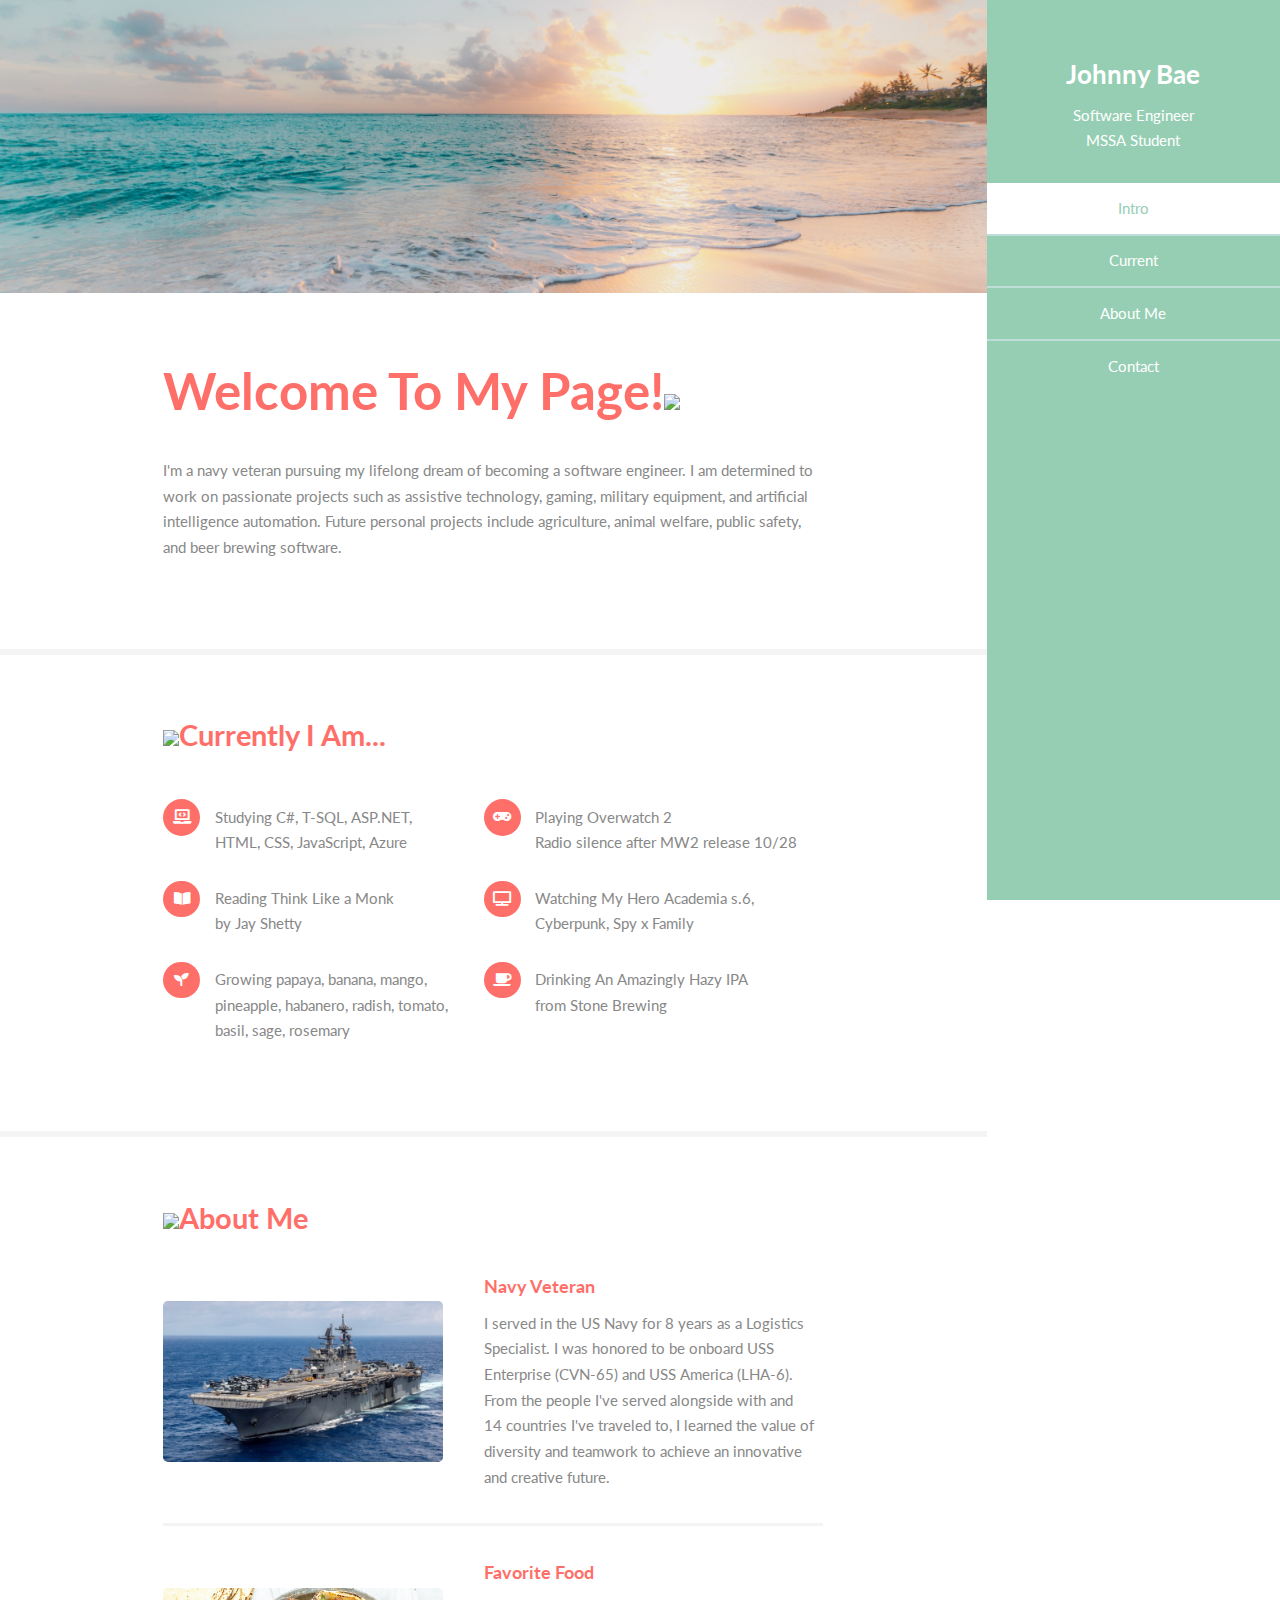
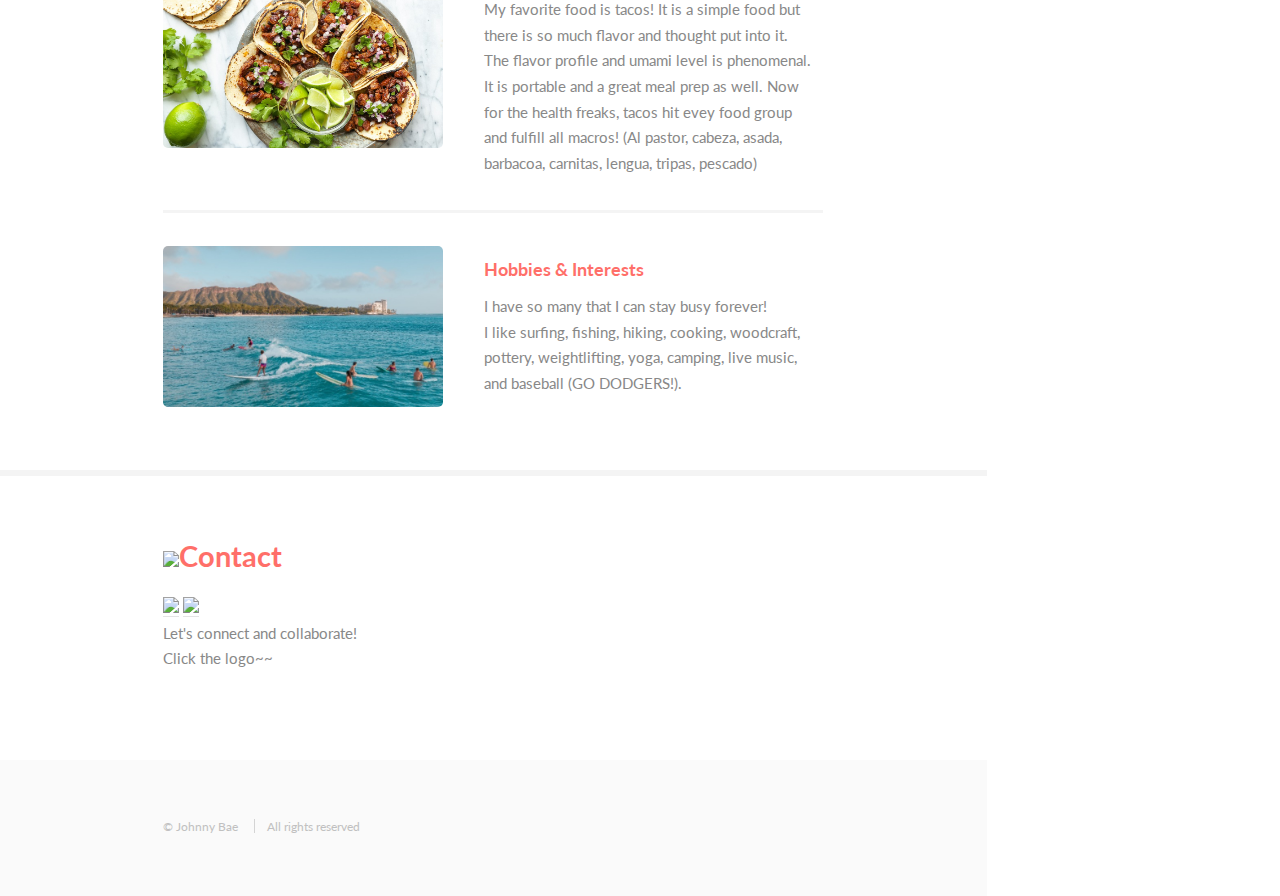
==== commit 90717cd3: "Oct Update" ====
--- a/index.html
+++ b/index.html
@@ -46,10 +46,9 @@
 			</header>
 
 			<p>I'm a navy veteran pursuing my lifelong dream of becoming a software engineer.
-				I am determined to work on passionate projects such as assistive technology, gaming, HoloLens (Integrated Visual Augmentation System) with the military, and artificial intelligence.<br/>
-				Future personal projects include agriculture, animal welfare, public safety, and beer brewing software.<br/>
+				I am determined to work on passionate projects such as assistive technology, gaming, military equipment, and artificial intelligence automation. Future personal projects include agriculture, animal welfare, public safety, and beer brewing software.
 				<br/>
-				I am currently looking for a job opportunity and open to relocation!
+				<br/>
 			</p>
 		</div>
 	</section>
@@ -61,11 +60,11 @@
 			
 			<ul class="feature-icons">
 				<li class="icon solid fa-laptop-code">Studying C#, T-SQL, ASP.NET,<br/> HTML, CSS, JavaScript, Azure</li>
-				<li class="icon solid fa-gamepad">Playing Overwatch<br/> to get ready for 2nd release</li>
+				<li class="icon solid fa-gamepad">Playing Overwatch 2<br/>Radio silence after MW2 release 10/28</li>
 				<li class="icon solid fa-book-open">Reading Think Like a Monk<br/> by Jay Shetty</li>
-				<li class="icon solid fa-tv">Watching Demon Slayer, Spy x Family,<br/> What We Do in the Shadows</li>
-				<li class="icon solid fa-seedling">Growing papaya, banana, mango,<br> habanero, radish, tomato,<br> basil, sage, rosemary</li>
-				<li class="icon solid fa-coffee">Drinking Kewalos Cream Ale<br/> from Honolulu Beerworks</li>
+				<li class="icon solid fa-tv">Watching My Hero Academia s.6, Cyberpunk, Spy x Family</li>
+				<li class="icon solid fa-seedling">Growing papaya, banana, mango,<br> pineapple, habanero, radish, tomato,<br> basil, sage, rosemary</li>
+				<li class="icon solid fa-coffee">Drinking An Amazingly Hazy IPA<br/> from Stone Brewing</li>
 			</ul>
 		</div>
 	</section>
@@ -80,8 +79,10 @@
 					<a href="#" class="image"><img src="images/LHA6.jpg" alt="" /></a>
 					<div class="inner">
 						<h4>Navy Veteran</h4>
-						<p>I served in the US Navy for 8 years as a Logistics Specialist. I was honored to be onboard USS Enterprise (CVN-65) and USS America (LHA-6). 
-							From the people I've served alongside with and 14 countries I've traveled to I learned the value of diversity and teamwork to achieve more and create the best work.</p>
+						<p>I served in the US Navy for 8 years as a Logistics Specialist.
+							I was honored to be onboard USS Enterprise (CVN-65) and USS America (LHA-6). 
+							From the people I've served alongside with and 14 countries I've traveled to,
+							I learned the value of diversity and teamwork to achieve an innovative and creative future.</p>
 					</div>
 				</article>
 
@@ -91,7 +92,8 @@
 						<h4>Favorite Food</h4>
 						<p>My favorite food is tacos! It is a simple food but there is so much flavor and thought put into it. 
 							The flavor profile and umami level is phenomenal. It is portable and a great meal prep as well. 
-							Now for the health freaks, tacos hit evey food group and fulfill all macros!</p>
+							Now for the health freaks, tacos hit evey food group and fulfill all macros!
+							(Al pastor, cabeza, asada, barbacoa, carnitas, lengua, tripas, pescado)</p>
 					</div>
 				</article>
 
@@ -117,8 +119,10 @@
 			<p><a href="https://www.linkedin.com/in/johnny-bae/" rel="noreferrer" target="_blank"><img src="https://cdn.dribbble.com/users/147003/screenshots/1541997/media/6b13f9624b9b09559358eff26393c94f.gif" width="100"></a>
 				<a href="https://github.com/9un-Bae" rel="noreferrer" target="_blank"><img src="https://cdn.dribbble.com/users/420183/screenshots/2875637/media/6f6b33ec231d5e00a16ff538c41d640b.gif" width="100"></a>
 				<br/>
-				Let's connect and collaborate!<br/>Click the logo~~
+				Let's connect and collaborate!<br/>
+				Click the logo~~
 			</p>
+			<br/>
 
 
 			<!--
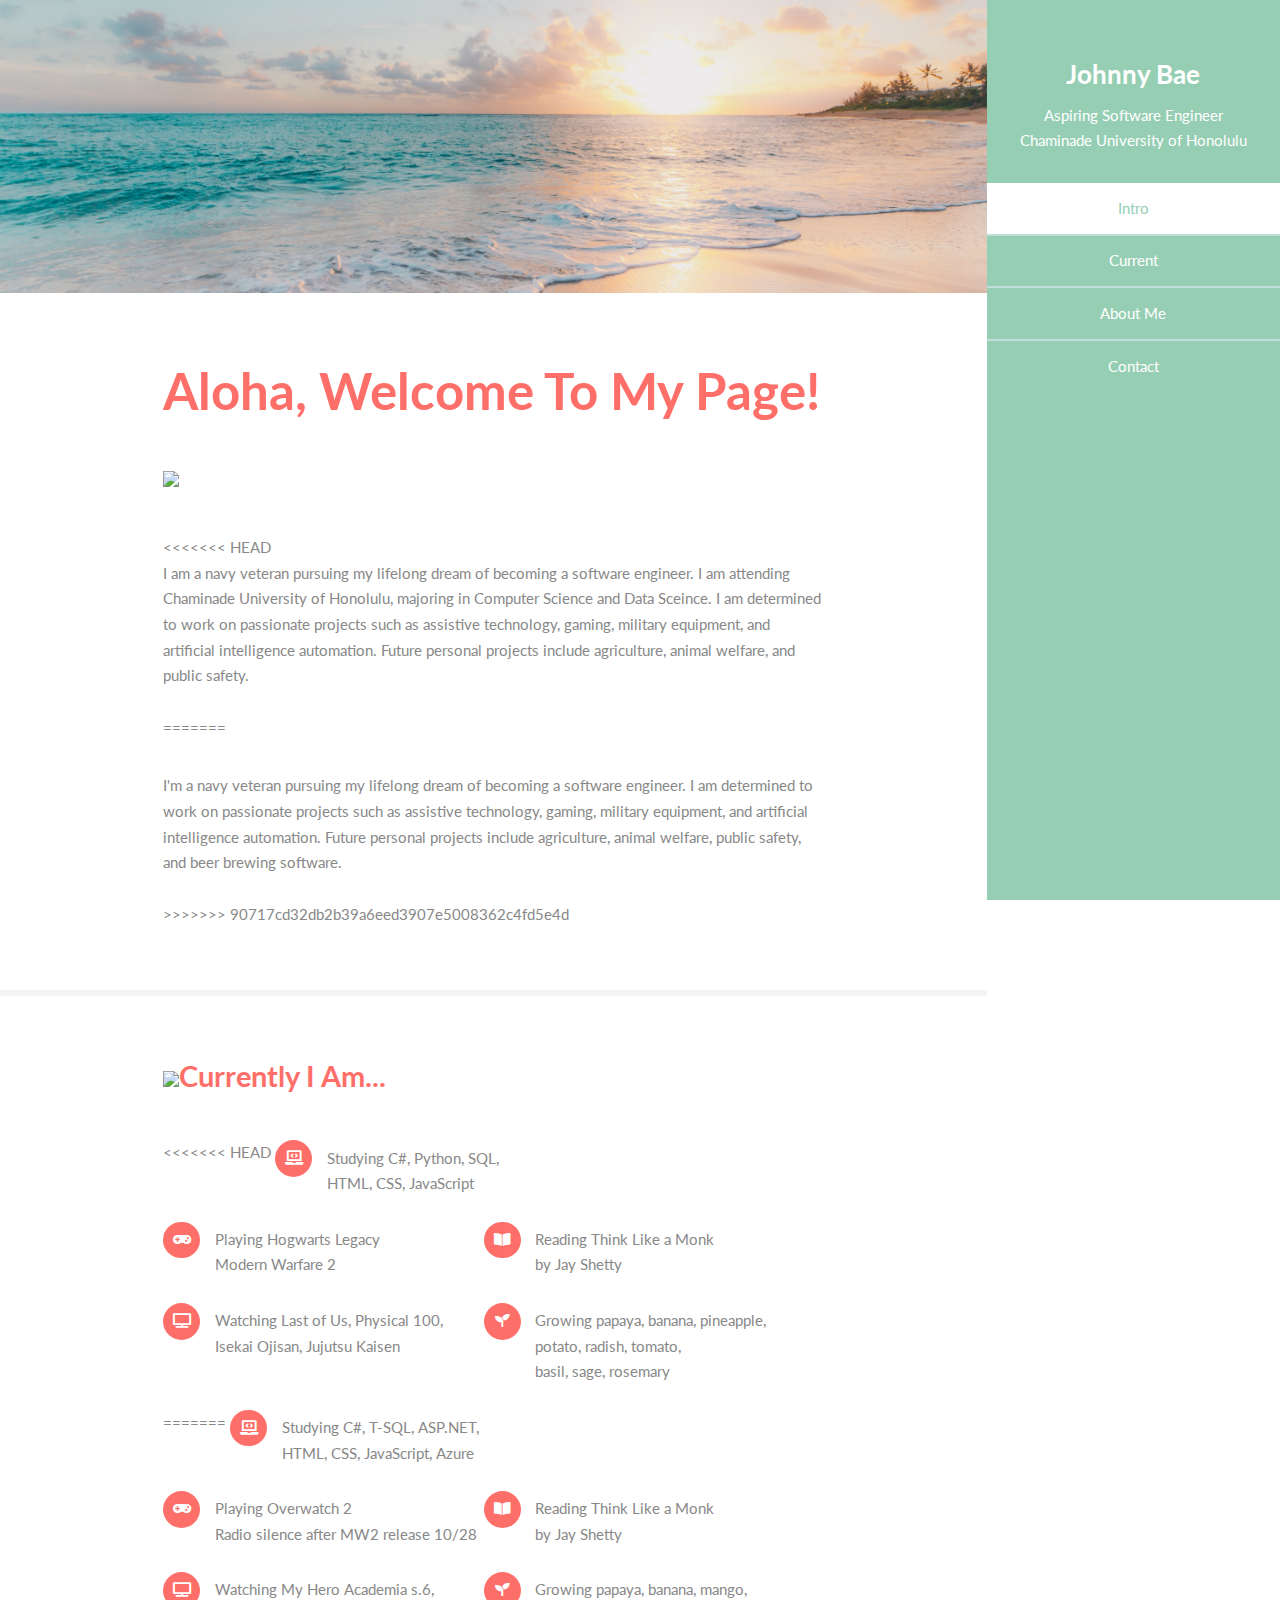
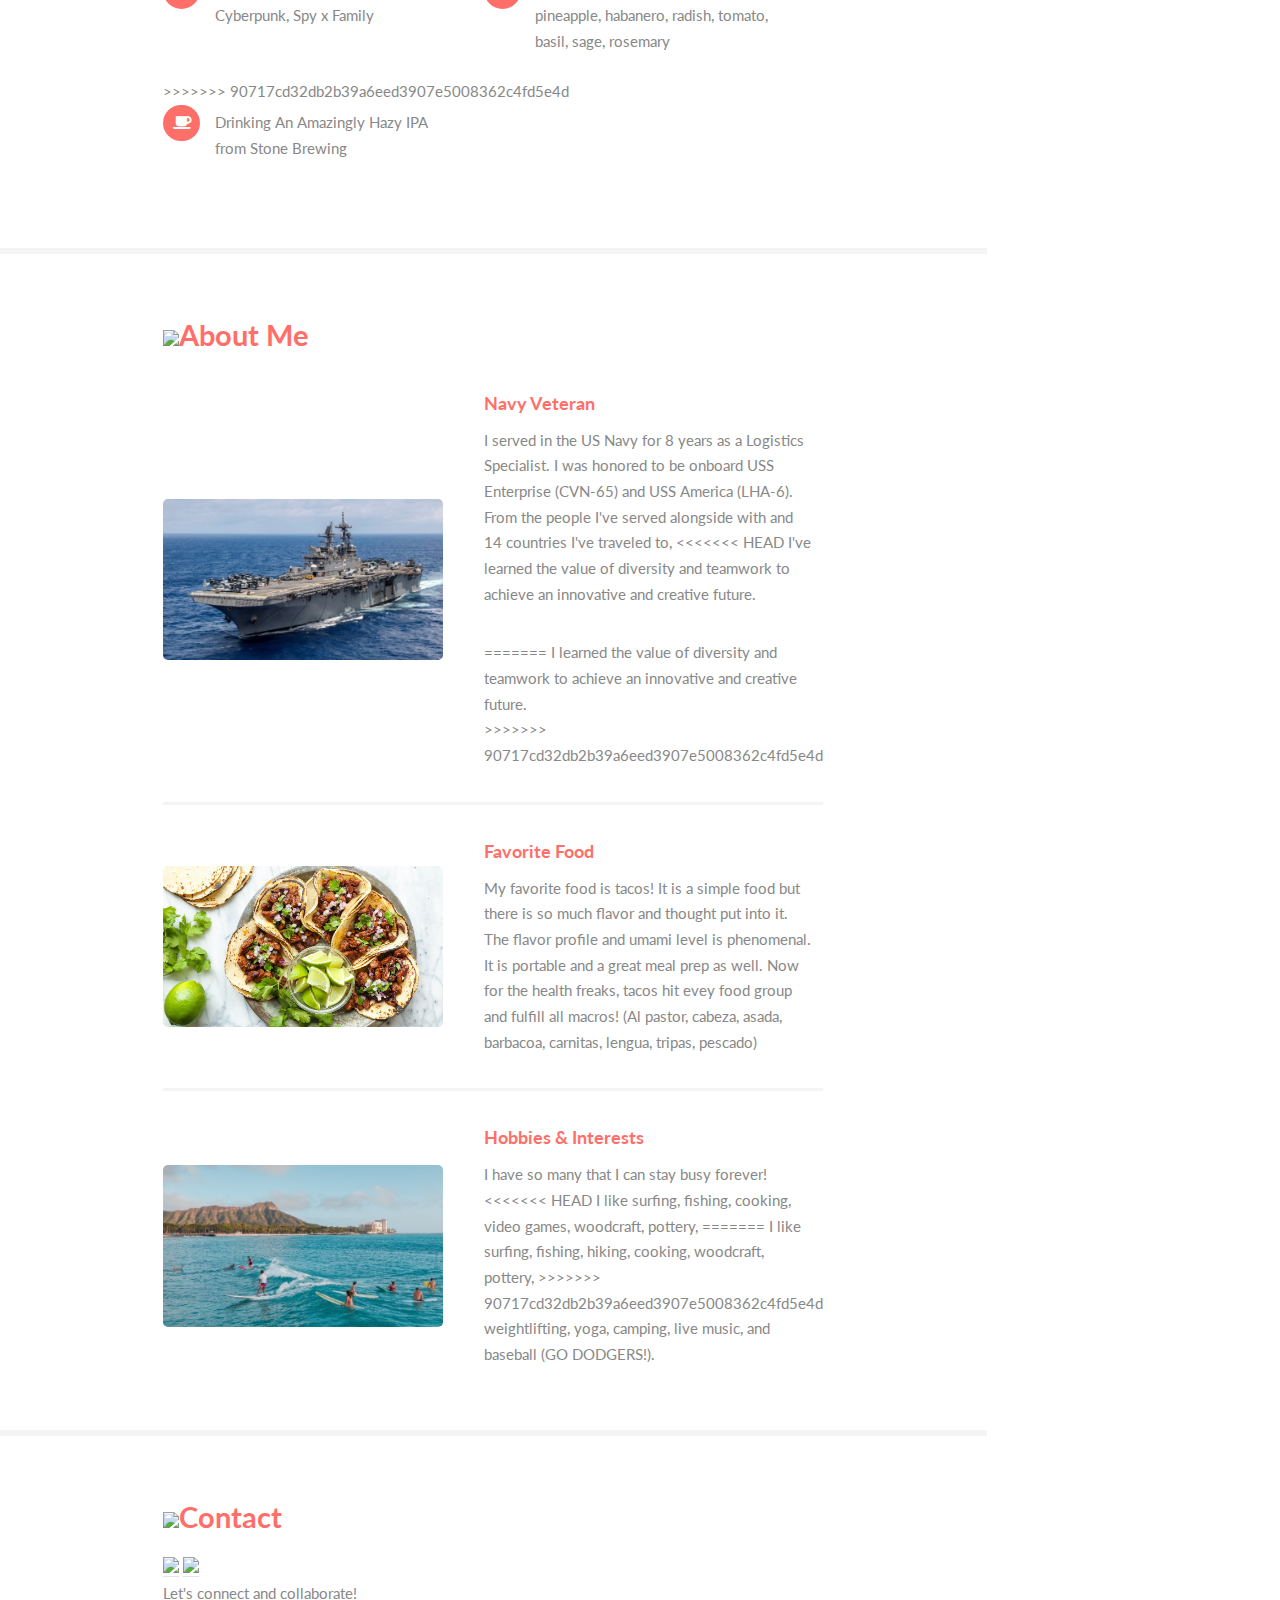
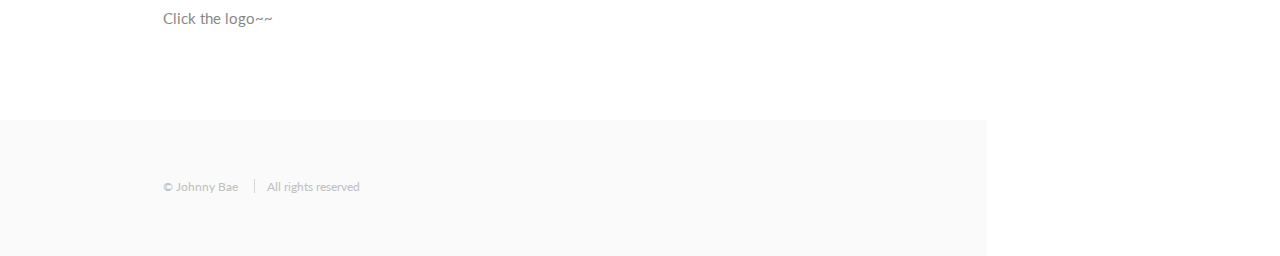
==== commit 9b92e5d6: "Update index.html" ====
--- a/index.html
+++ b/index.html
@@ -15,8 +15,9 @@
 		<header>
 			<span class="image avatar"><img src="images/Headshot.jpg" alt="" /></span>
 			<h1 id="logo"><a href="#">Johnny Bae</a></h1>
-			<p>Software Engineer<br />
-			MSSA Student</p>
+			<p>Aspiring Software Engineer<br/>
+			Chaminade University of Honolulu
+			</p>
 		</header>
 
 		<nav id="nav">
@@ -42,13 +43,22 @@
 		</div>
 		<div class="container">
 			<header class="major">
-				<h2>Welcome To My Page!<img src="https://media.giphy.com/media/v0dGnTDFgEr68myH0C/giphy.gif" width="55"></h2>
+				<h2>Aloha, Welcome To My Page!<img src="https://media.giphy.com/media/v0dGnTDFgEr68myH0C/giphy.gif" width="55"></h2>
 			</header>
 
+<<<<<<< HEAD
+			<p>I am a navy veteran pursuing my lifelong dream of becoming a software engineer.
+				I am attending Chaminade University of Honolulu, majoring in Computer Science and Data Sceince.
+				I am determined to work on passionate projects such as assistive technology, gaming, military equipment, and artificial intelligence automation.
+				Future personal projects include agriculture, animal welfare, and public safety.
+			<br/>
+			<br/>
+=======
 			<p>I'm a navy veteran pursuing my lifelong dream of becoming a software engineer.
 				I am determined to work on passionate projects such as assistive technology, gaming, military equipment, and artificial intelligence automation. Future personal projects include agriculture, animal welfare, public safety, and beer brewing software.
 				<br/>
 				<br/>
+>>>>>>> 90717cd32db2b39a6eed3907e5008362c4fd5e4d
 			</p>
 		</div>
 	</section>
@@ -59,11 +69,19 @@
 			<h2><img src="https://media.giphy.com/media/3HbtyiV6otnLf4WHSN/giphy.gif" width="50">Currently I Am...</h2><br/>
 			
 			<ul class="feature-icons">
+<<<<<<< HEAD
+				<li class="icon solid fa-laptop-code">Studying C#, Python, SQL,<br/> HTML, CSS, JavaScript</li>
+				<li class="icon solid fa-gamepad">Playing Hogwarts Legacy<br/>Modern Warfare 2</li>
+				<li class="icon solid fa-book-open">Reading Think Like a Monk<br/> by Jay Shetty</li>
+				<li class="icon solid fa-tv">Watching Last of Us, Physical 100, Isekai Ojisan, Jujutsu Kaisen</li>
+				<li class="icon solid fa-seedling">Growing papaya, banana, pineapple,<br> potato, radish, tomato,<br> basil, sage, rosemary</li>
+=======
 				<li class="icon solid fa-laptop-code">Studying C#, T-SQL, ASP.NET,<br/> HTML, CSS, JavaScript, Azure</li>
 				<li class="icon solid fa-gamepad">Playing Overwatch 2<br/>Radio silence after MW2 release 10/28</li>
 				<li class="icon solid fa-book-open">Reading Think Like a Monk<br/> by Jay Shetty</li>
 				<li class="icon solid fa-tv">Watching My Hero Academia s.6, Cyberpunk, Spy x Family</li>
 				<li class="icon solid fa-seedling">Growing papaya, banana, mango,<br> pineapple, habanero, radish, tomato,<br> basil, sage, rosemary</li>
+>>>>>>> 90717cd32db2b39a6eed3907e5008362c4fd5e4d
 				<li class="icon solid fa-coffee">Drinking An Amazingly Hazy IPA<br/> from Stone Brewing</li>
 			</ul>
 		</div>
@@ -82,7 +100,11 @@
 						<p>I served in the US Navy for 8 years as a Logistics Specialist.
 							I was honored to be onboard USS Enterprise (CVN-65) and USS America (LHA-6). 
 							From the people I've served alongside with and 14 countries I've traveled to,
+<<<<<<< HEAD
+							I've learned the value of diversity and teamwork to achieve an innovative and creative future.</p>
+=======
 							I learned the value of diversity and teamwork to achieve an innovative and creative future.</p>
+>>>>>>> 90717cd32db2b39a6eed3907e5008362c4fd5e4d
 					</div>
 				</article>
 
@@ -102,7 +124,11 @@
 					<div class="inner">
 						<h4>Hobbies & Interests</h4>
 						<p>I have so many that I can stay busy forever!<br/>
+<<<<<<< HEAD
+							I like surfing, fishing, cooking, video games, woodcraft, pottery, 
+=======
 							I like surfing, fishing, hiking, cooking, woodcraft, pottery, 
+>>>>>>> 90717cd32db2b39a6eed3907e5008362c4fd5e4d
 							weightlifting, yoga, camping, live music, and baseball (GO DODGERS!).
 						</p>
 					</div>
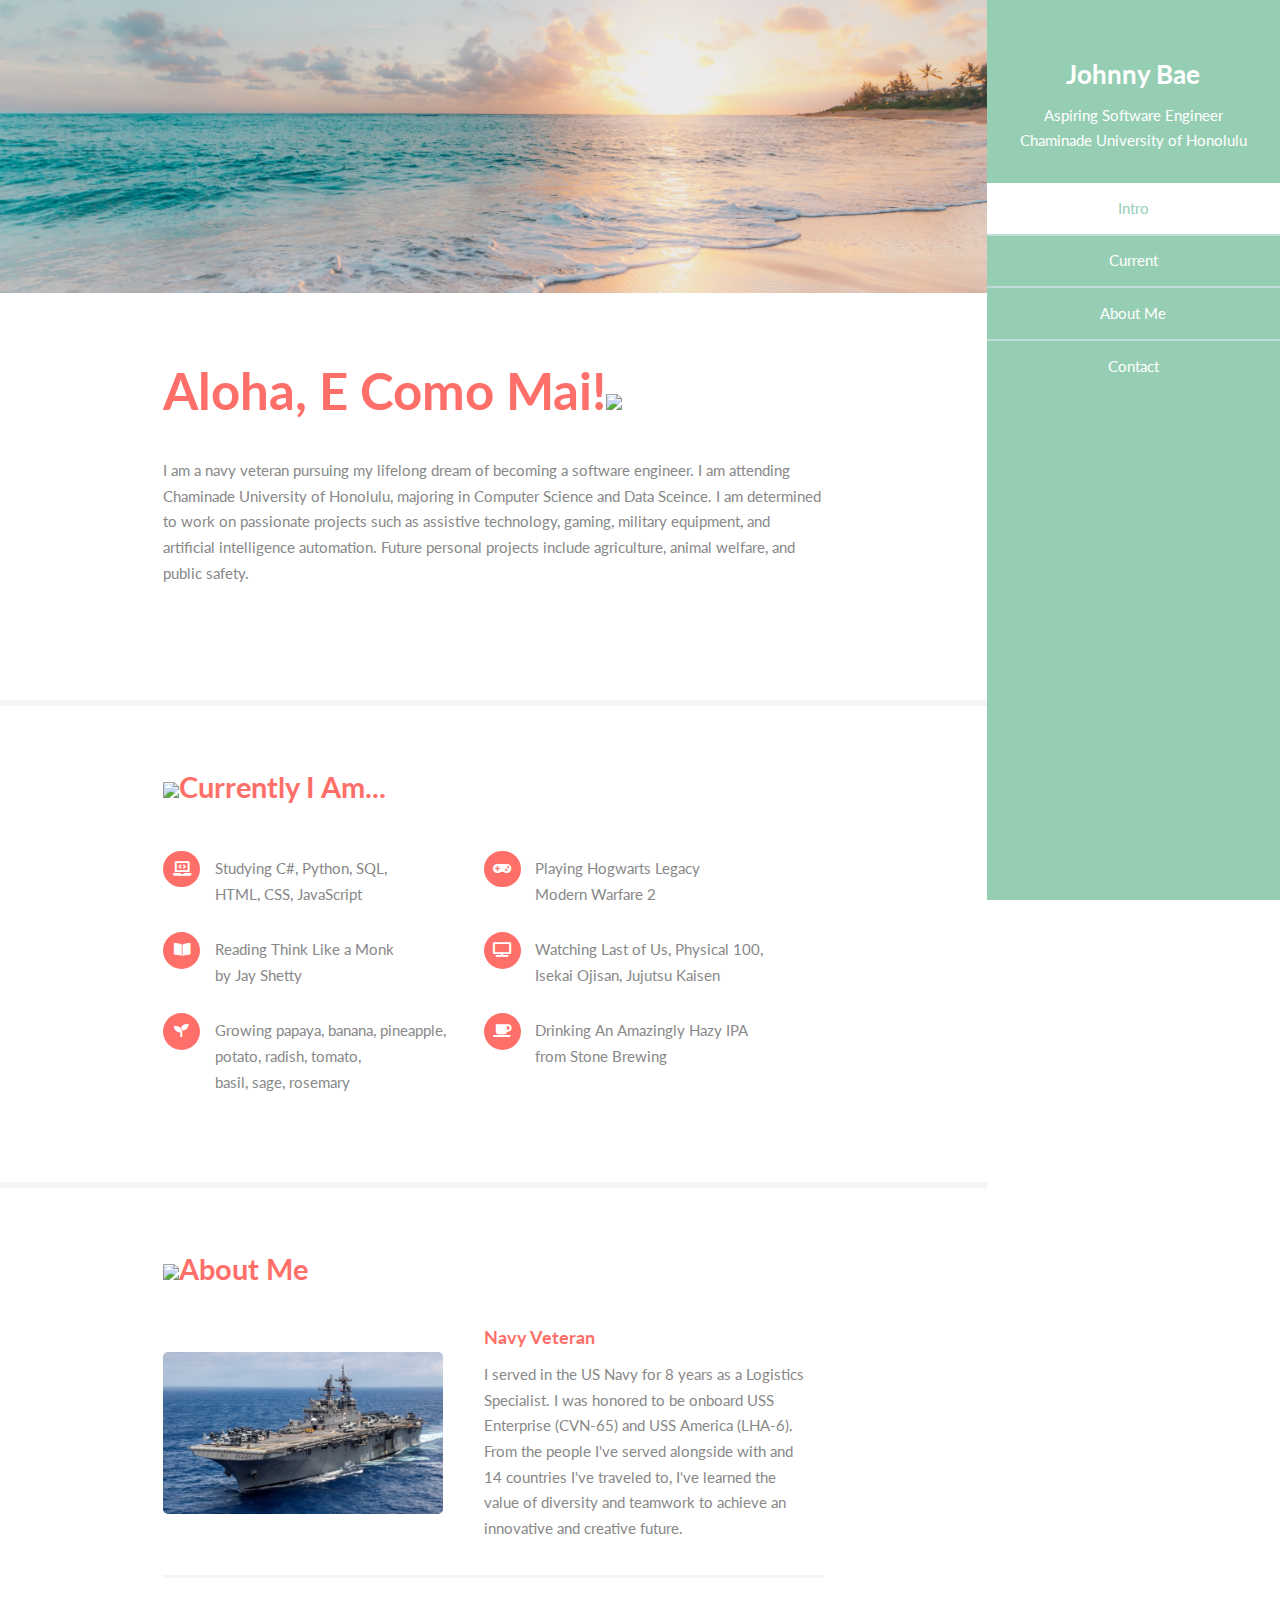
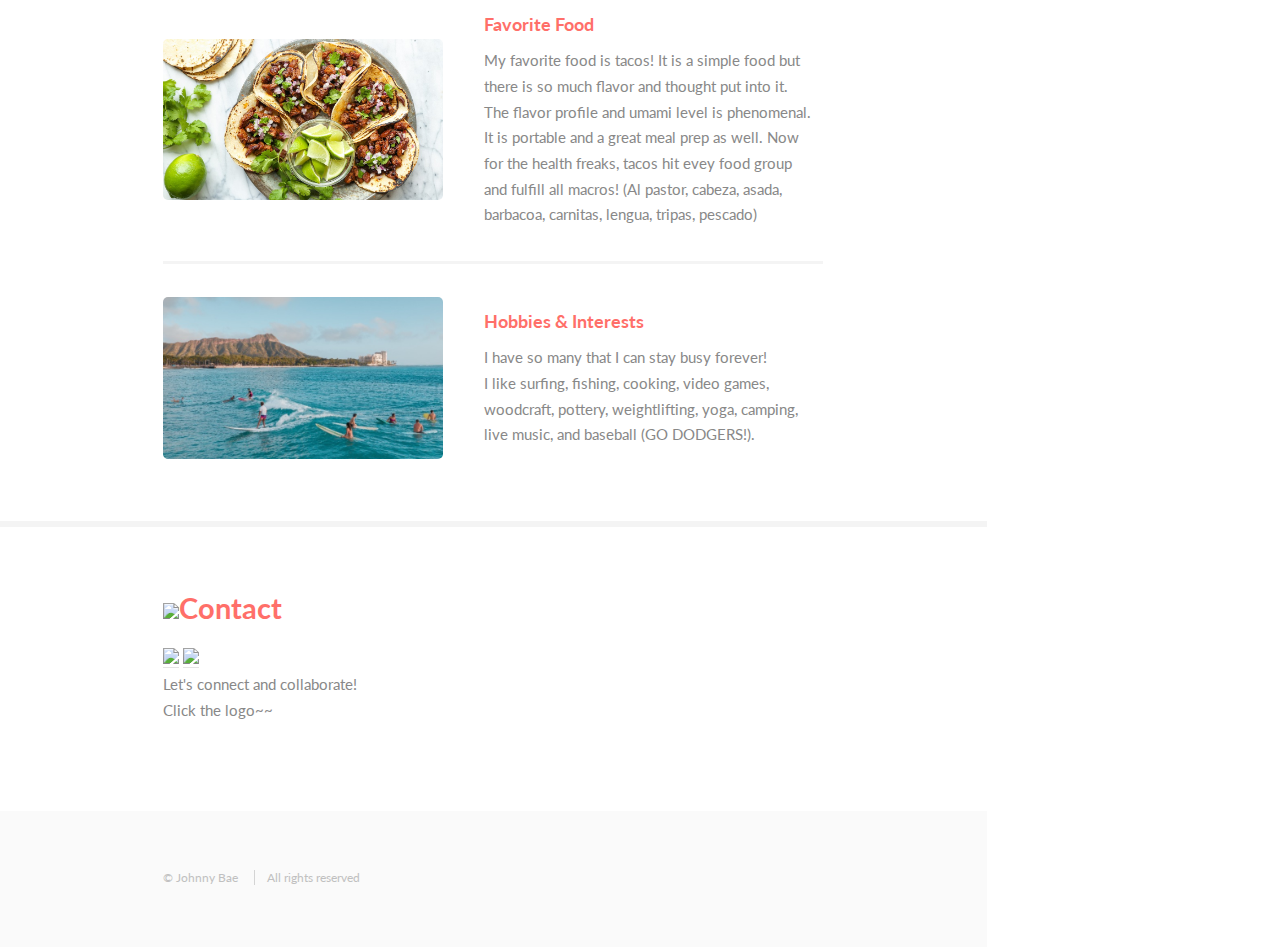
==== commit 822c8748: "Update index.html" ====
--- a/index.html
+++ b/index.html
@@ -43,23 +43,16 @@
 		</div>
 		<div class="container">
 			<header class="major">
-				<h2>Aloha, Welcome To My Page!<img src="https://media.giphy.com/media/v0dGnTDFgEr68myH0C/giphy.gif" width="55"></h2>
+				<h2>Aloha, E Como Mai!<img src="https://media.giphy.com/media/v0dGnTDFgEr68myH0C/giphy.gif" width="55"></h2>
 			</header>
 
-<<<<<<< HEAD
-			<p>I am a navy veteran pursuing my lifelong dream of becoming a software engineer.
-				I am attending Chaminade University of Honolulu, majoring in Computer Science and Data Sceince.
-				I am determined to work on passionate projects such as assistive technology, gaming, military equipment, and artificial intelligence automation.
-				Future personal projects include agriculture, animal welfare, and public safety.
+			<p>I am a navy veteran pursuing my lifelong dream of becoming a software engineer. 
+				I am attending Chaminade University of Honolulu, majoring in Computer Science and Data Sceince. 
+				I am determined to work on passionate projects such as assistive technology, gaming, military equipment, and artificial intelligence automation. 
+				Future personal projects include agriculture, animal welfare, and public safety. 
+			</p>
 			<br/>
 			<br/>
-=======
-			<p>I'm a navy veteran pursuing my lifelong dream of becoming a software engineer.
-				I am determined to work on passionate projects such as assistive technology, gaming, military equipment, and artificial intelligence automation. Future personal projects include agriculture, animal welfare, public safety, and beer brewing software.
-				<br/>
-				<br/>
->>>>>>> 90717cd32db2b39a6eed3907e5008362c4fd5e4d
-			</p>
 		</div>
 	</section>
 
@@ -69,19 +62,11 @@
 			<h2><img src="https://media.giphy.com/media/3HbtyiV6otnLf4WHSN/giphy.gif" width="50">Currently I Am...</h2><br/>
 			
 			<ul class="feature-icons">
-<<<<<<< HEAD
 				<li class="icon solid fa-laptop-code">Studying C#, Python, SQL,<br/> HTML, CSS, JavaScript</li>
 				<li class="icon solid fa-gamepad">Playing Hogwarts Legacy<br/>Modern Warfare 2</li>
 				<li class="icon solid fa-book-open">Reading Think Like a Monk<br/> by Jay Shetty</li>
 				<li class="icon solid fa-tv">Watching Last of Us, Physical 100, Isekai Ojisan, Jujutsu Kaisen</li>
 				<li class="icon solid fa-seedling">Growing papaya, banana, pineapple,<br> potato, radish, tomato,<br> basil, sage, rosemary</li>
-=======
-				<li class="icon solid fa-laptop-code">Studying C#, T-SQL, ASP.NET,<br/> HTML, CSS, JavaScript, Azure</li>
-				<li class="icon solid fa-gamepad">Playing Overwatch 2<br/>Radio silence after MW2 release 10/28</li>
-				<li class="icon solid fa-book-open">Reading Think Like a Monk<br/> by Jay Shetty</li>
-				<li class="icon solid fa-tv">Watching My Hero Academia s.6, Cyberpunk, Spy x Family</li>
-				<li class="icon solid fa-seedling">Growing papaya, banana, mango,<br> pineapple, habanero, radish, tomato,<br> basil, sage, rosemary</li>
->>>>>>> 90717cd32db2b39a6eed3907e5008362c4fd5e4d
 				<li class="icon solid fa-coffee">Drinking An Amazingly Hazy IPA<br/> from Stone Brewing</li>
 			</ul>
 		</div>
@@ -100,11 +85,8 @@
 						<p>I served in the US Navy for 8 years as a Logistics Specialist.
 							I was honored to be onboard USS Enterprise (CVN-65) and USS America (LHA-6). 
 							From the people I've served alongside with and 14 countries I've traveled to,
-<<<<<<< HEAD
 							I've learned the value of diversity and teamwork to achieve an innovative and creative future.</p>
-=======
-							I learned the value of diversity and teamwork to achieve an innovative and creative future.</p>
->>>>>>> 90717cd32db2b39a6eed3907e5008362c4fd5e4d
+
 					</div>
 				</article>
 
@@ -124,11 +106,7 @@
 					<div class="inner">
 						<h4>Hobbies & Interests</h4>
 						<p>I have so many that I can stay busy forever!<br/>
-<<<<<<< HEAD
 							I like surfing, fishing, cooking, video games, woodcraft, pottery, 
-=======
-							I like surfing, fishing, hiking, cooking, woodcraft, pottery, 
->>>>>>> 90717cd32db2b39a6eed3907e5008362c4fd5e4d
 							weightlifting, yoga, camping, live music, and baseball (GO DODGERS!).
 						</p>
 					</div>
@@ -141,7 +119,6 @@
 	<section id="four">
 		<div class="container">
 			<h2><img src="https://media.giphy.com/media/Al9XitEIwGgLU9yMfS/giphy.gif" width="70">Contact</h2>
-			
 			<p><a href="https://www.linkedin.com/in/johnny-bae/" rel="noreferrer" target="_blank"><img src="https://cdn.dribbble.com/users/147003/screenshots/1541997/media/6b13f9624b9b09559358eff26393c94f.gif" width="100"></a>
 				<a href="https://github.com/9un-Bae" rel="noreferrer" target="_blank"><img src="https://cdn.dribbble.com/users/420183/screenshots/2875637/media/6f6b33ec231d5e00a16ff538c41d640b.gif" width="100"></a>
 				<br/>
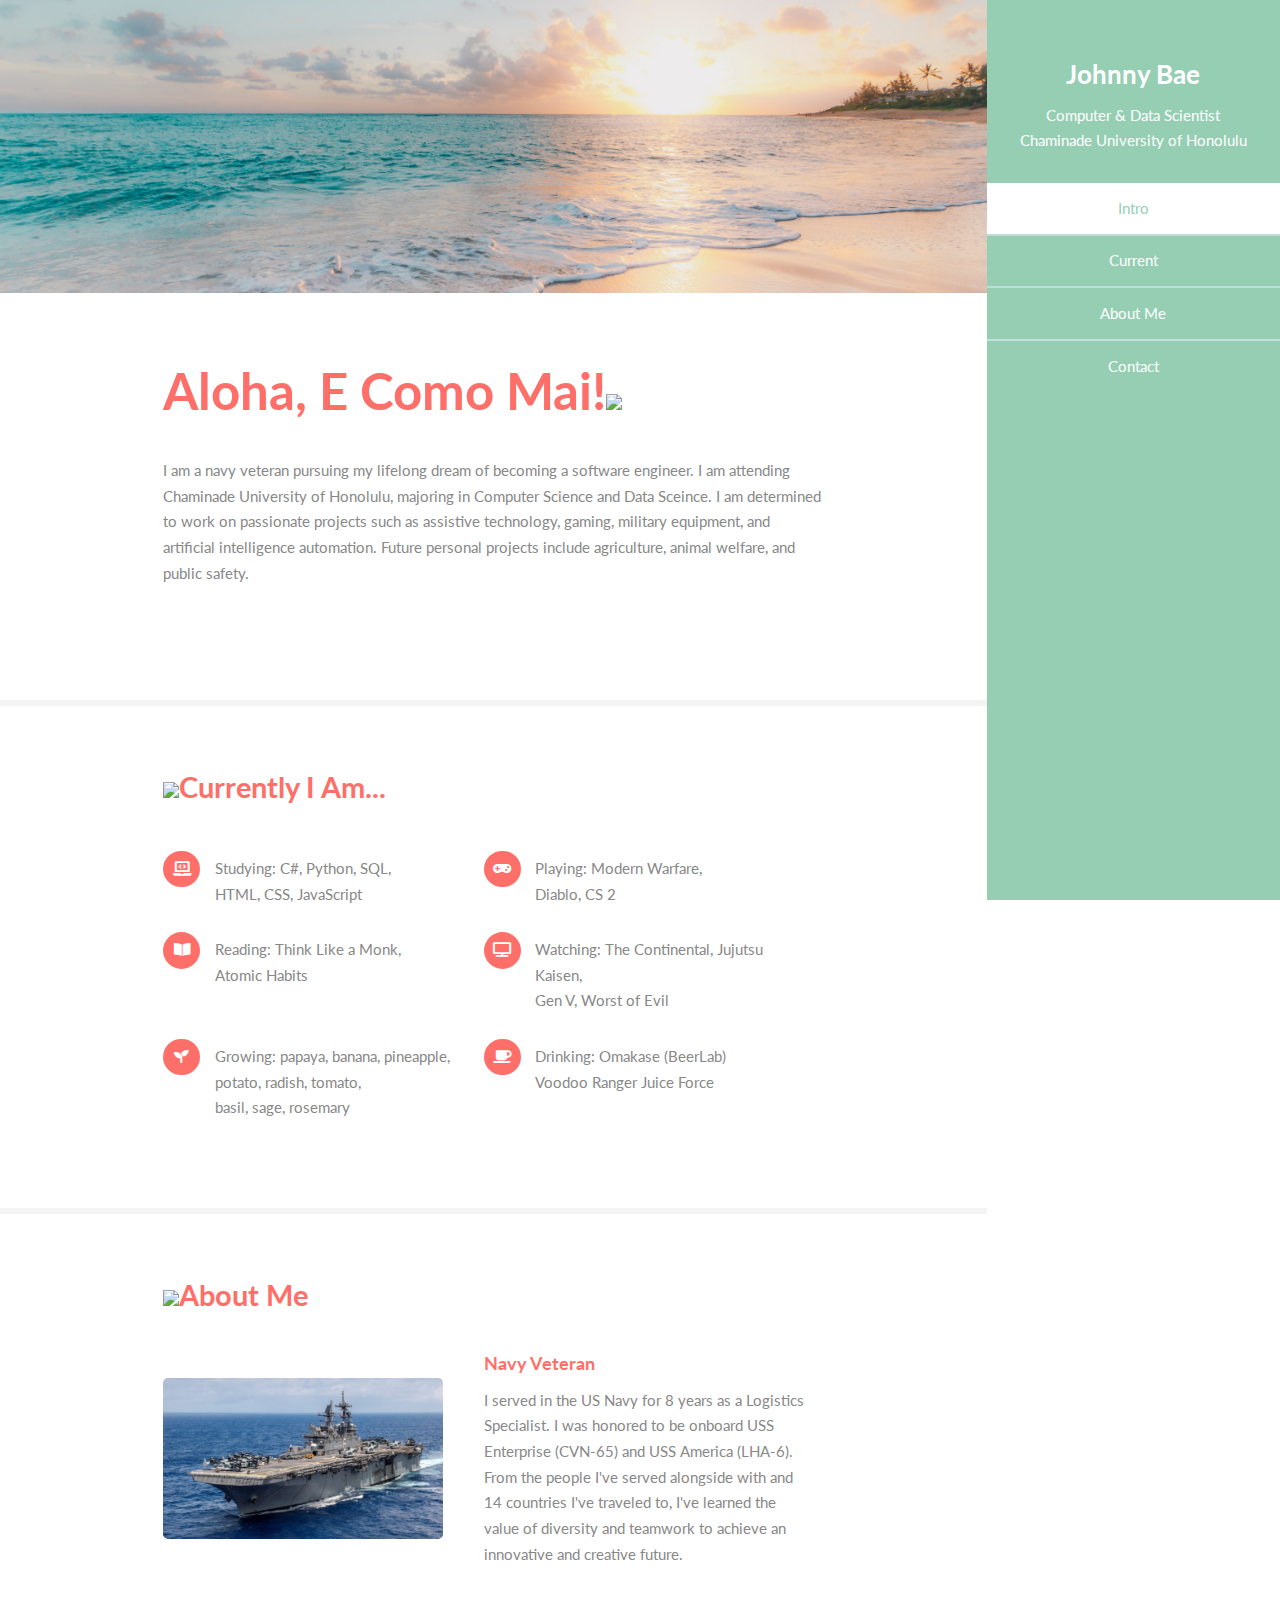
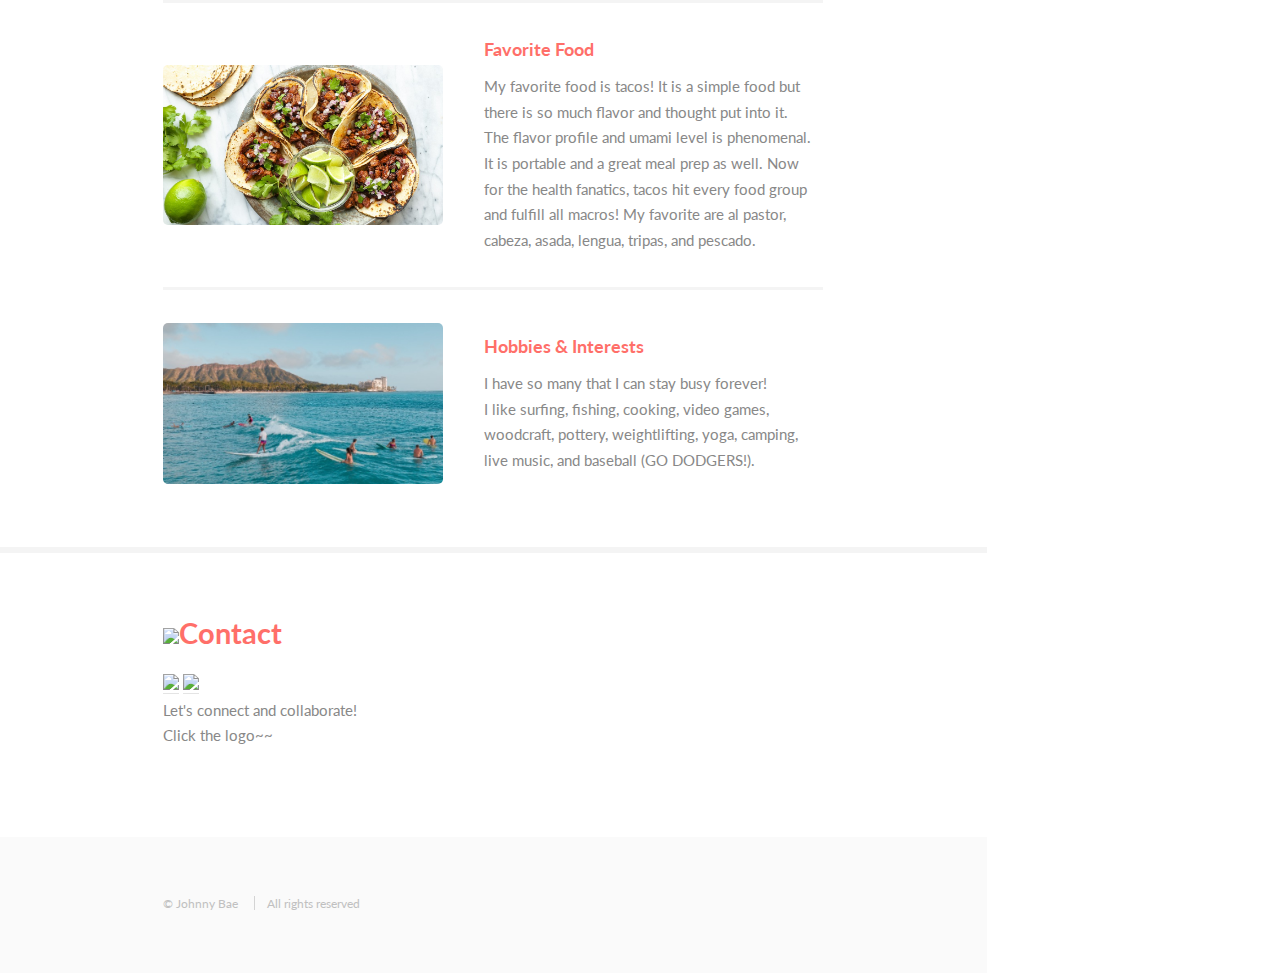
==== commit 25ee7900: "Update index.html" ====
--- a/index.html
+++ b/index.html
@@ -15,7 +15,7 @@
 		<header>
 			<span class="image avatar"><img src="images/Headshot.jpg" alt="" /></span>
 			<h1 id="logo"><a href="#">Johnny Bae</a></h1>
-			<p>Aspiring Software Engineer<br/>
+			<p>Computer & Data Scientist<br/>
 			Chaminade University of Honolulu
 			</p>
 		</header>
@@ -62,12 +62,12 @@
 			<h2><img src="https://media.giphy.com/media/3HbtyiV6otnLf4WHSN/giphy.gif" width="50">Currently I Am...</h2><br/>
 			
 			<ul class="feature-icons">
-				<li class="icon solid fa-laptop-code">Studying C#, Python, SQL,<br/> HTML, CSS, JavaScript</li>
-				<li class="icon solid fa-gamepad">Playing Hogwarts Legacy<br/>Modern Warfare 2</li>
-				<li class="icon solid fa-book-open">Reading Think Like a Monk<br/> by Jay Shetty</li>
-				<li class="icon solid fa-tv">Watching Last of Us, Physical 100, Isekai Ojisan, Jujutsu Kaisen</li>
-				<li class="icon solid fa-seedling">Growing papaya, banana, pineapple,<br> potato, radish, tomato,<br> basil, sage, rosemary</li>
-				<li class="icon solid fa-coffee">Drinking An Amazingly Hazy IPA<br/> from Stone Brewing</li>
+				<li class="icon solid fa-laptop-code">Studying: C#, Python, SQL,<br/> HTML, CSS, JavaScript</li>
+				<li class="icon solid fa-gamepad">Playing: Modern Warfare,<br/> Diablo, CS 2</li>
+				<li class="icon solid fa-book-open">Reading: Think Like a Monk,<br/> Atomic Habits</li>
+				<li class="icon solid fa-tv">Watching: The Continental, Jujutsu Kaisen,<br/> Gen V, Worst of Evil</li>
+				<li class="icon solid fa-seedling">Growing: papaya, banana, pineapple,<br> potato, radish, tomato,<br> basil, sage, rosemary</li>
+				<li class="icon solid fa-coffee">Drinking: Omakase (BeerLab)<br/> Voodoo Ranger Juice Force</li>
 			</ul>
 		</div>
 	</section>
@@ -96,8 +96,8 @@
 						<h4>Favorite Food</h4>
 						<p>My favorite food is tacos! It is a simple food but there is so much flavor and thought put into it. 
 							The flavor profile and umami level is phenomenal. It is portable and a great meal prep as well. 
-							Now for the health freaks, tacos hit evey food group and fulfill all macros!
-							(Al pastor, cabeza, asada, barbacoa, carnitas, lengua, tripas, pescado)</p>
+							Now for the health fanatics, tacos hit every food group and fulfill all macros! 
+							My favorite are al pastor, cabeza, asada, lengua, tripas, and pescado.</p>
 					</div>
 				</article>
 
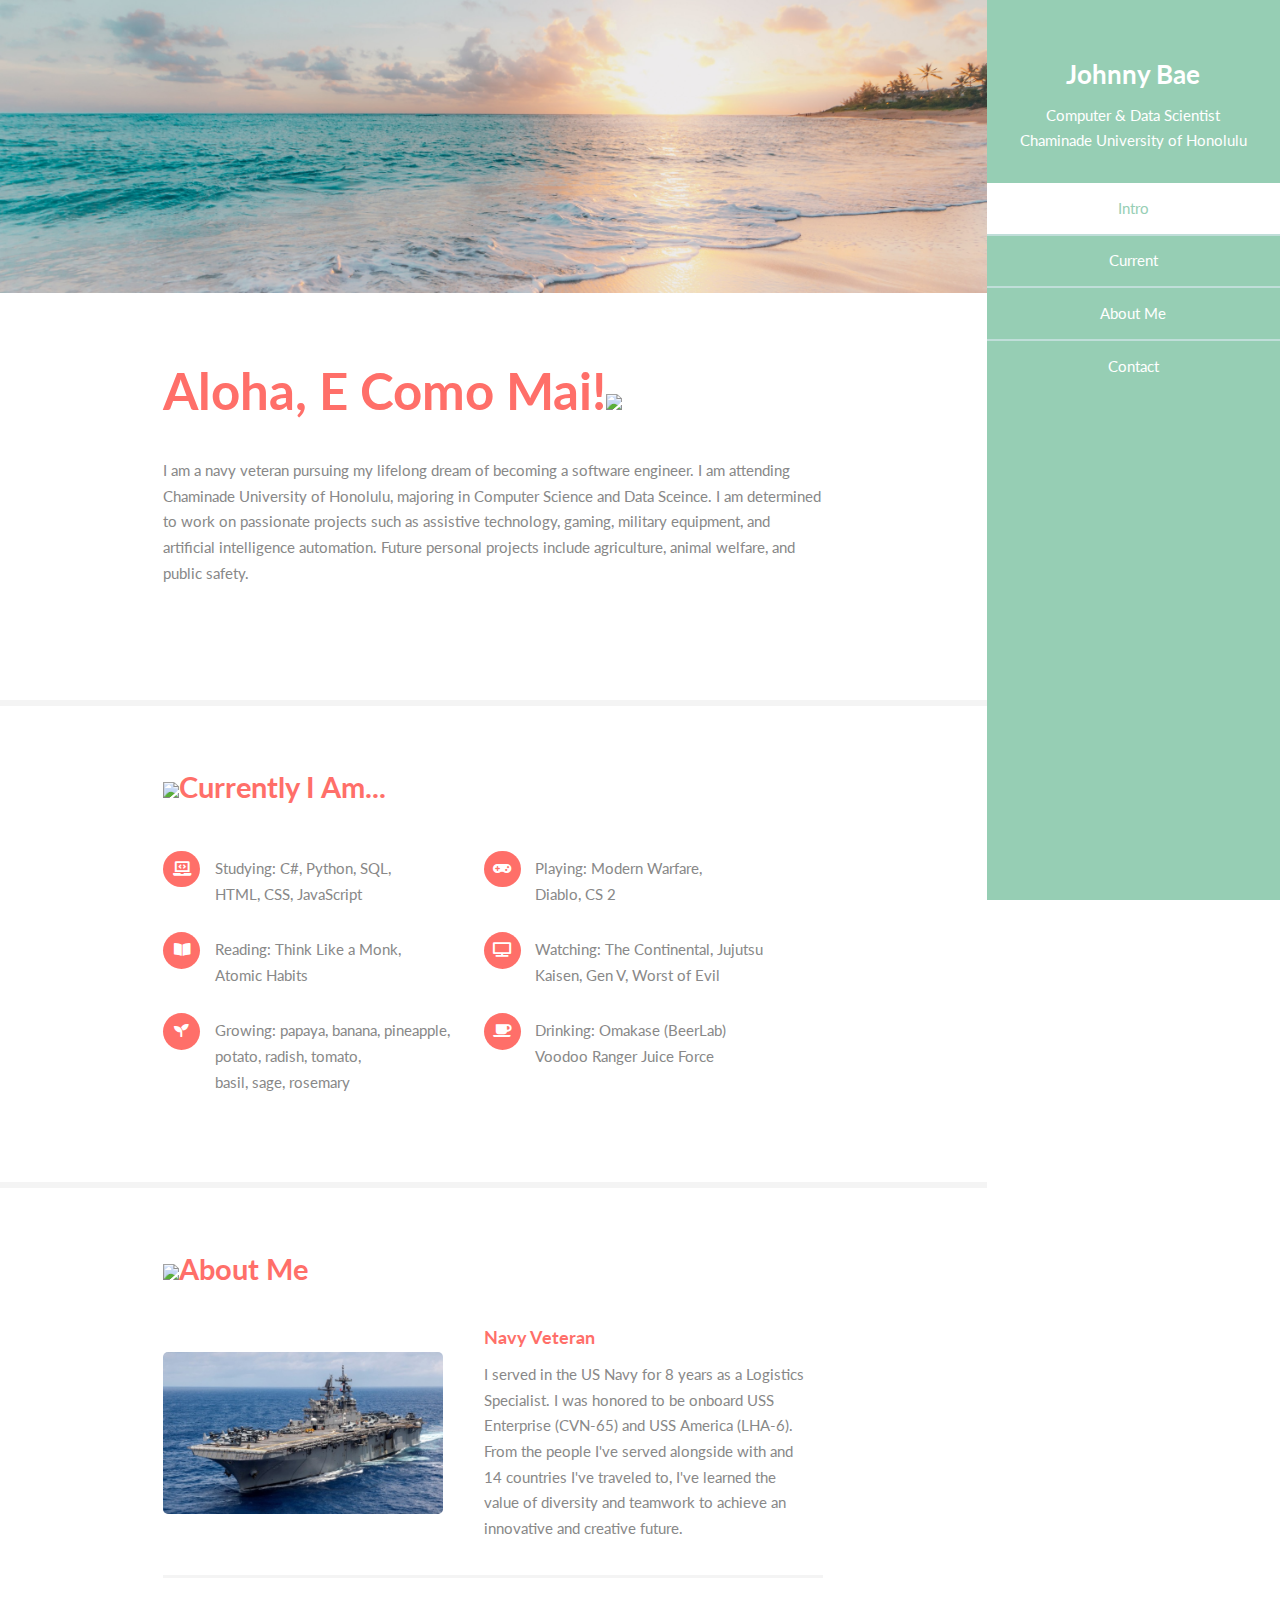
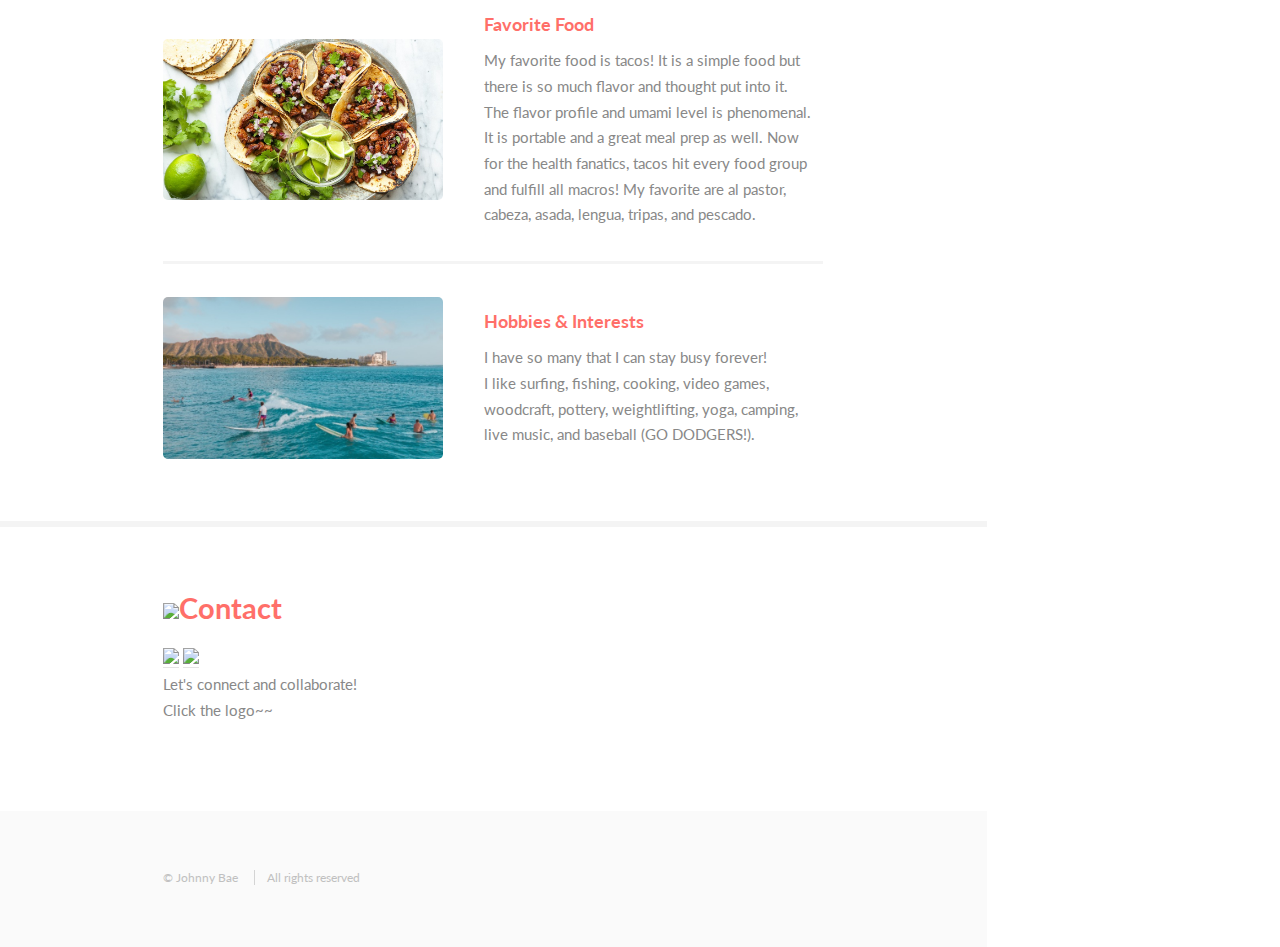
==== commit ddacfb70: "Update index.html" ====
--- a/index.html
+++ b/index.html
@@ -65,7 +65,7 @@
 				<li class="icon solid fa-laptop-code">Studying: C#, Python, SQL,<br/> HTML, CSS, JavaScript</li>
 				<li class="icon solid fa-gamepad">Playing: Modern Warfare,<br/> Diablo, CS 2</li>
 				<li class="icon solid fa-book-open">Reading: Think Like a Monk,<br/> Atomic Habits</li>
-				<li class="icon solid fa-tv">Watching: The Continental, Jujutsu Kaisen,<br/> Gen V, Worst of Evil</li>
+				<li class="icon solid fa-tv">Watching: The Continental, Jujutsu Kaisen, Gen V, Worst of Evil</li>
 				<li class="icon solid fa-seedling">Growing: papaya, banana, pineapple,<br> potato, radish, tomato,<br> basil, sage, rosemary</li>
 				<li class="icon solid fa-coffee">Drinking: Omakase (BeerLab)<br/> Voodoo Ranger Juice Force</li>
 			</ul>
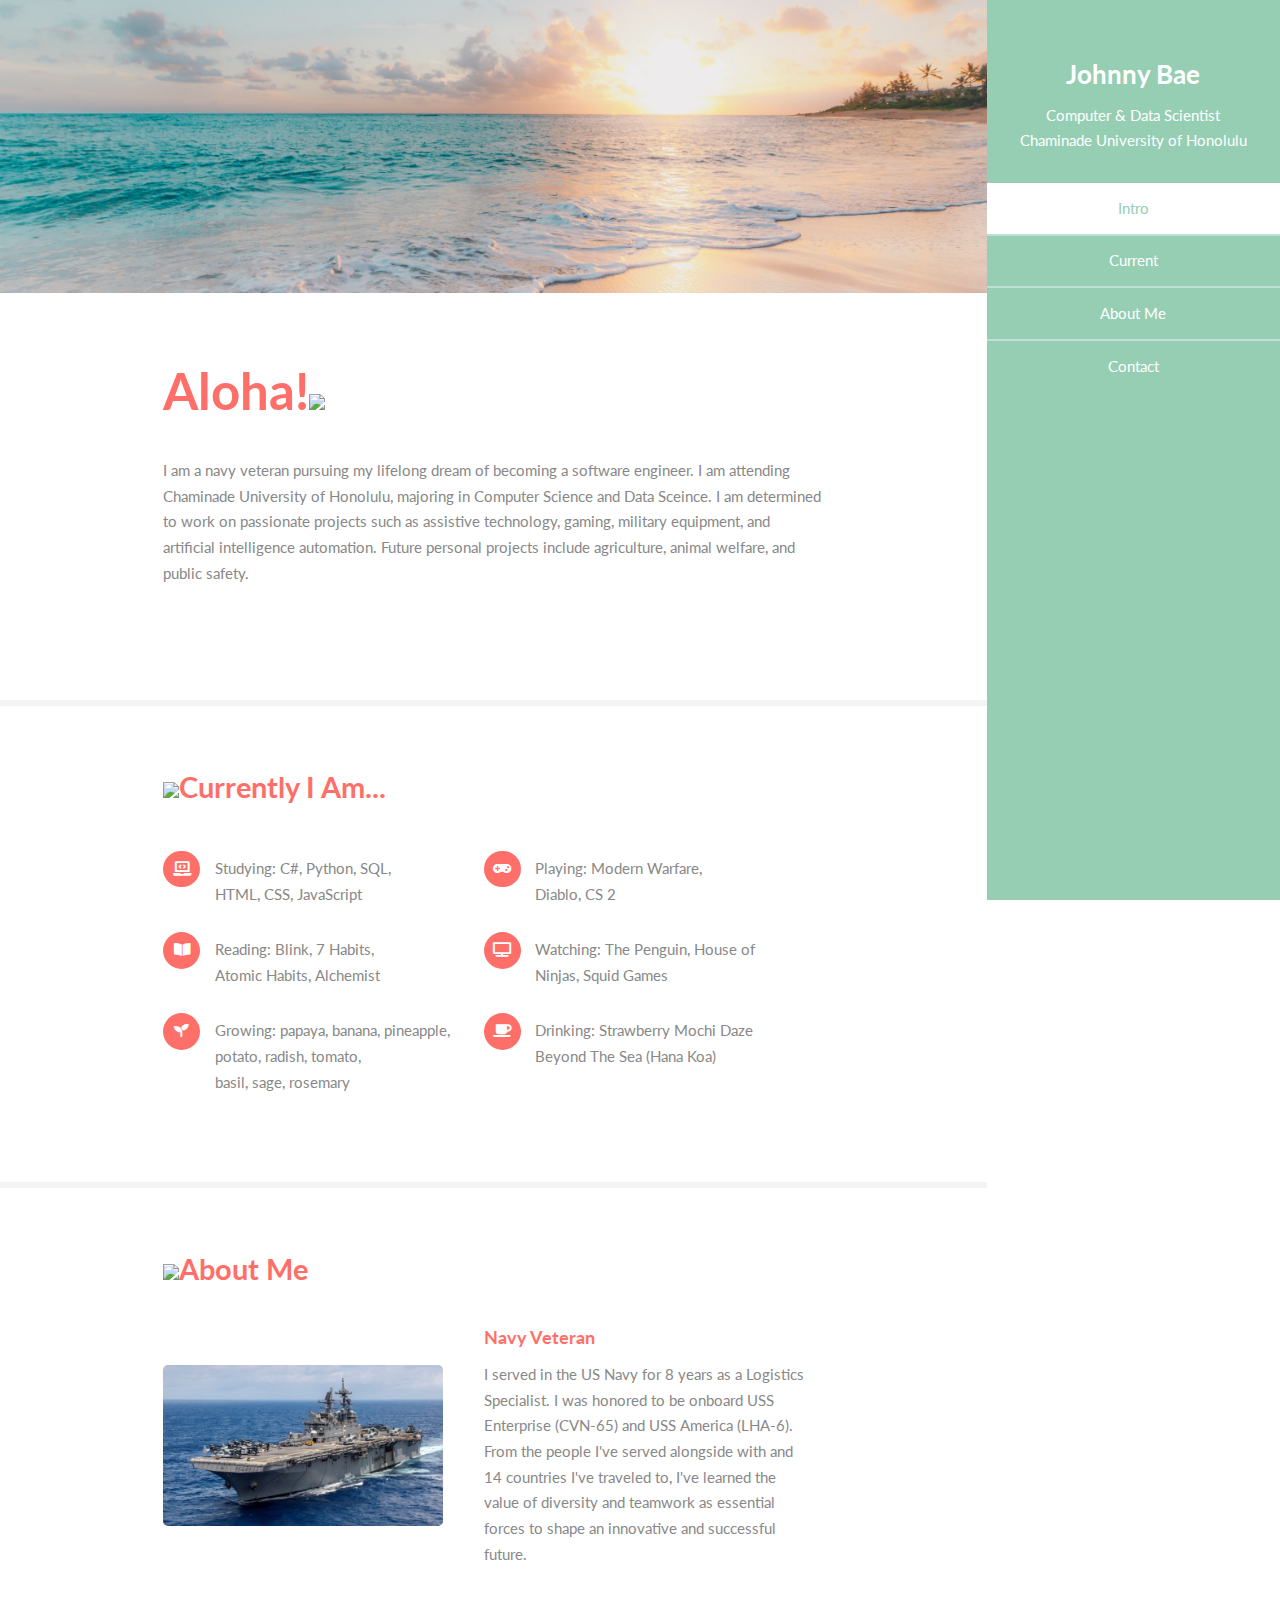
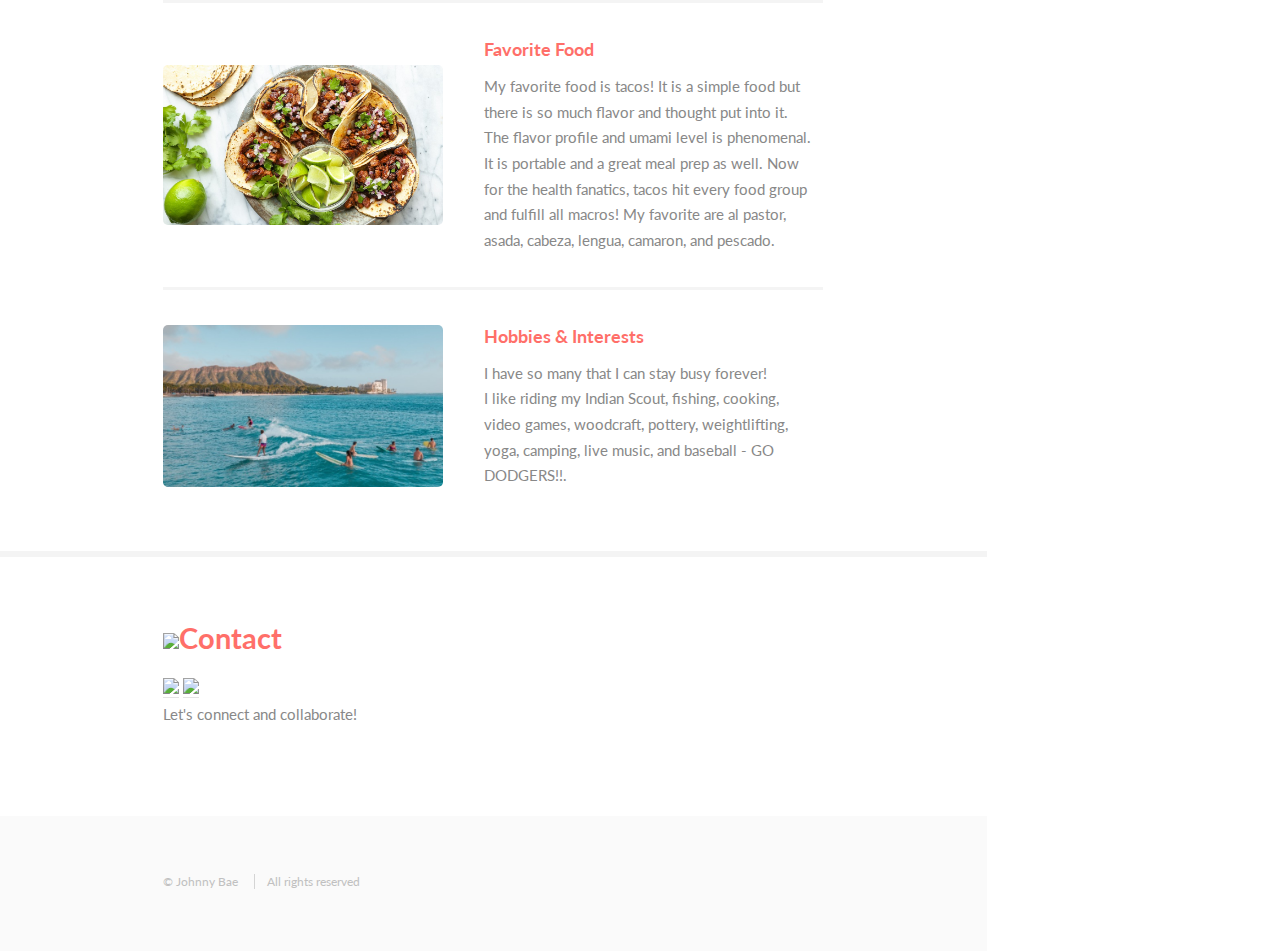
==== commit 5e2ff0ca: "Update index.html" ====
--- a/index.html
+++ b/index.html
@@ -43,7 +43,7 @@
 		</div>
 		<div class="container">
 			<header class="major">
-				<h2>Aloha, E Como Mai!<img src="https://media.giphy.com/media/v0dGnTDFgEr68myH0C/giphy.gif" width="55"></h2>
+				<h2>Aloha!<img src="https://media.giphy.com/media/v0dGnTDFgEr68myH0C/giphy.gif" width="55"></h2>
 			</header>
 
 			<p>I am a navy veteran pursuing my lifelong dream of becoming a software engineer. 
@@ -64,10 +64,10 @@
 			<ul class="feature-icons">
 				<li class="icon solid fa-laptop-code">Studying: C#, Python, SQL,<br/> HTML, CSS, JavaScript</li>
 				<li class="icon solid fa-gamepad">Playing: Modern Warfare,<br/> Diablo, CS 2</li>
-				<li class="icon solid fa-book-open">Reading: Think Like a Monk,<br/> Atomic Habits</li>
-				<li class="icon solid fa-tv">Watching: The Continental, Jujutsu Kaisen, Gen V, Worst of Evil</li>
+				<li class="icon solid fa-book-open">Reading: Blink, 7 Habits,<br/> Atomic Habits, Alchemist</li>
+				<li class="icon solid fa-tv">Watching: The Penguin, House of Ninjas, Squid Games</li>
 				<li class="icon solid fa-seedling">Growing: papaya, banana, pineapple,<br> potato, radish, tomato,<br> basil, sage, rosemary</li>
-				<li class="icon solid fa-coffee">Drinking: Omakase (BeerLab)<br/> Voodoo Ranger Juice Force</li>
+				<li class="icon solid fa-coffee">Drinking: Strawberry Mochi Daze<br/> Beyond The Sea (Hana Koa)</li>
 			</ul>
 		</div>
 	</section>
@@ -85,7 +85,7 @@
 						<p>I served in the US Navy for 8 years as a Logistics Specialist.
 							I was honored to be onboard USS Enterprise (CVN-65) and USS America (LHA-6). 
 							From the people I've served alongside with and 14 countries I've traveled to,
-							I've learned the value of diversity and teamwork to achieve an innovative and creative future.</p>
+							I've learned the value of diversity and teamwork as essential forces to shape an innovative and successful future.</p>
 
 					</div>
 				</article>
@@ -97,7 +97,7 @@
 						<p>My favorite food is tacos! It is a simple food but there is so much flavor and thought put into it. 
 							The flavor profile and umami level is phenomenal. It is portable and a great meal prep as well. 
 							Now for the health fanatics, tacos hit every food group and fulfill all macros! 
-							My favorite are al pastor, cabeza, asada, lengua, tripas, and pescado.</p>
+							My favorite are al pastor, asada, cabeza, lengua, camaron, and pescado.</p>
 					</div>
 				</article>
 
@@ -106,8 +106,8 @@
 					<div class="inner">
 						<h4>Hobbies & Interests</h4>
 						<p>I have so many that I can stay busy forever!<br/>
-							I like surfing, fishing, cooking, video games, woodcraft, pottery, 
-							weightlifting, yoga, camping, live music, and baseball (GO DODGERS!).
+							I like riding my Indian Scout, fishing, cooking, video games, woodcraft, pottery, 
+							weightlifting, yoga, camping, live music, and baseball - GO DODGERS!!.
 						</p>
 					</div>
 				</article>
@@ -122,8 +122,7 @@
 			<p><a href="https://www.linkedin.com/in/johnny-bae/" rel="noreferrer" target="_blank"><img src="https://cdn.dribbble.com/users/147003/screenshots/1541997/media/6b13f9624b9b09559358eff26393c94f.gif" width="100"></a>
 				<a href="https://github.com/9un-Bae" rel="noreferrer" target="_blank"><img src="https://cdn.dribbble.com/users/420183/screenshots/2875637/media/6f6b33ec231d5e00a16ff538c41d640b.gif" width="100"></a>
 				<br/>
-				Let's connect and collaborate!<br/>
-				Click the logo~~
+				Let's connect and collaborate!
 			</p>
 			<br/>
 
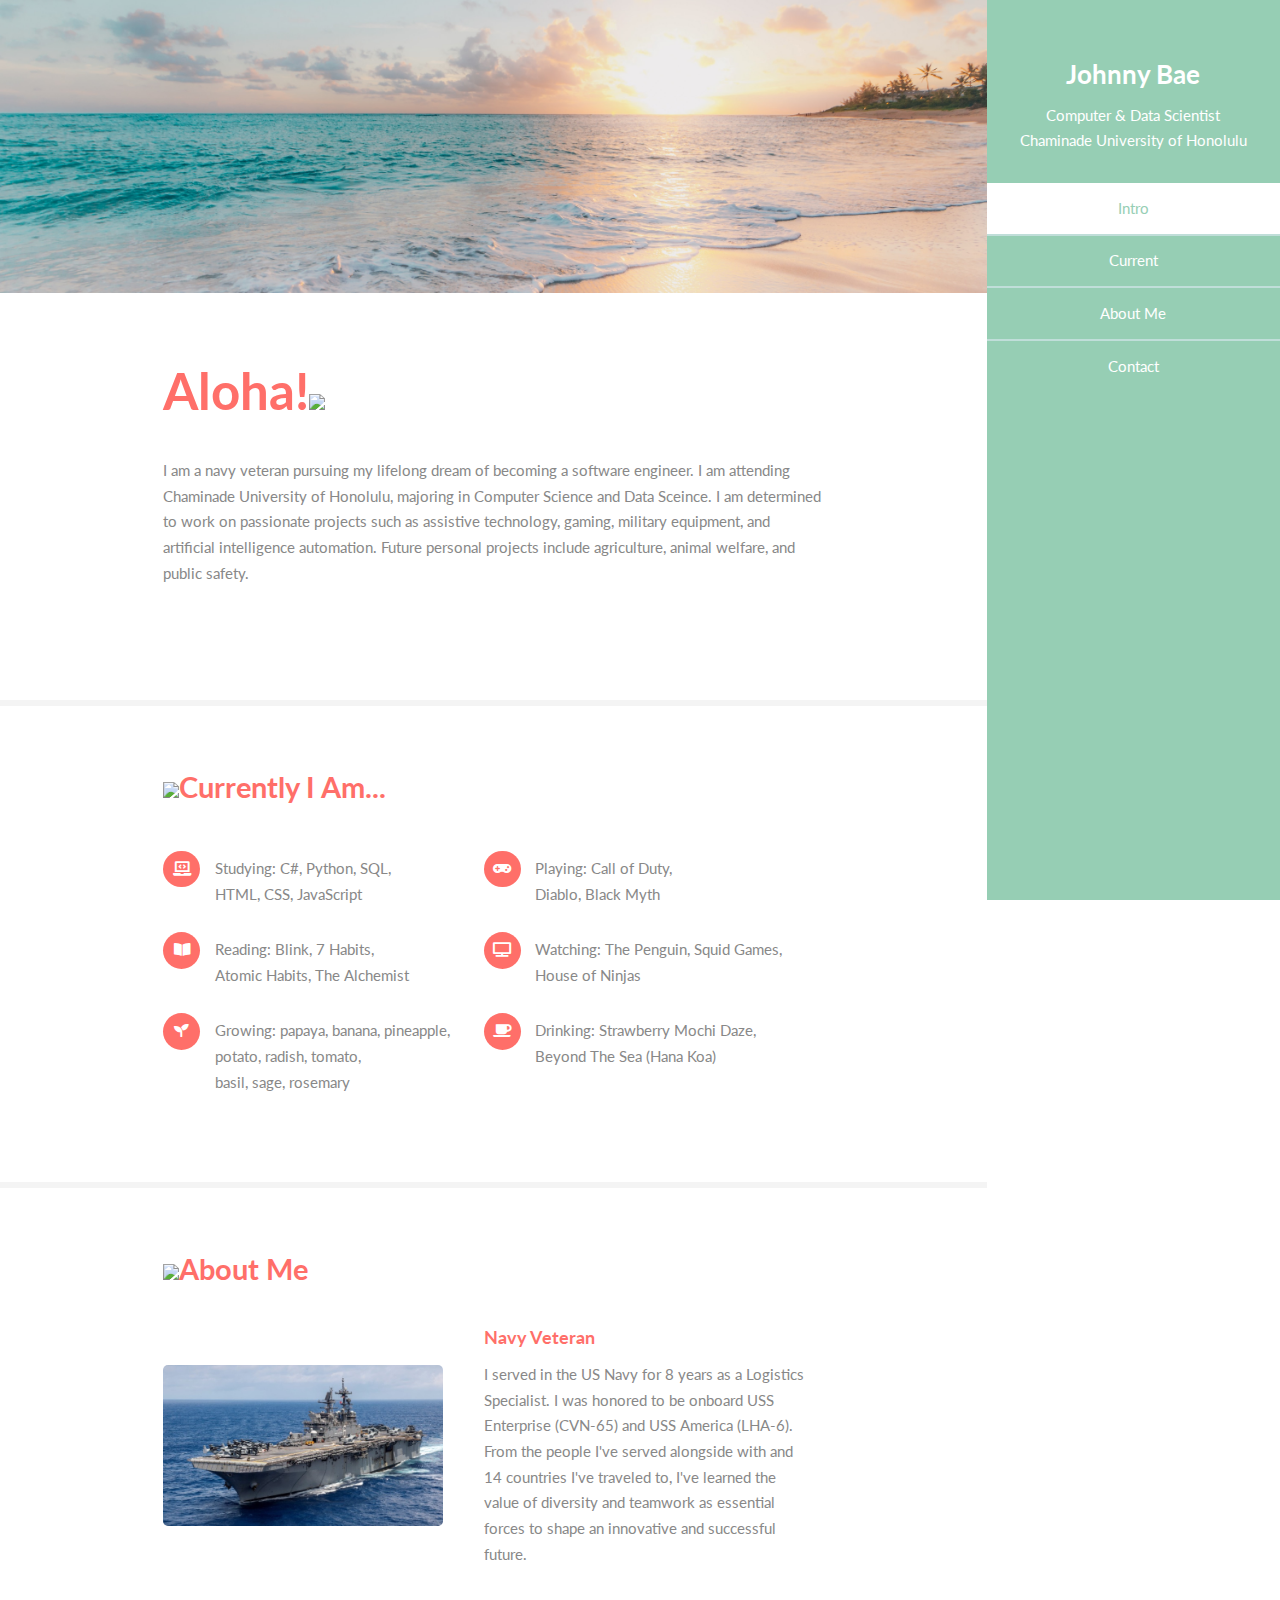
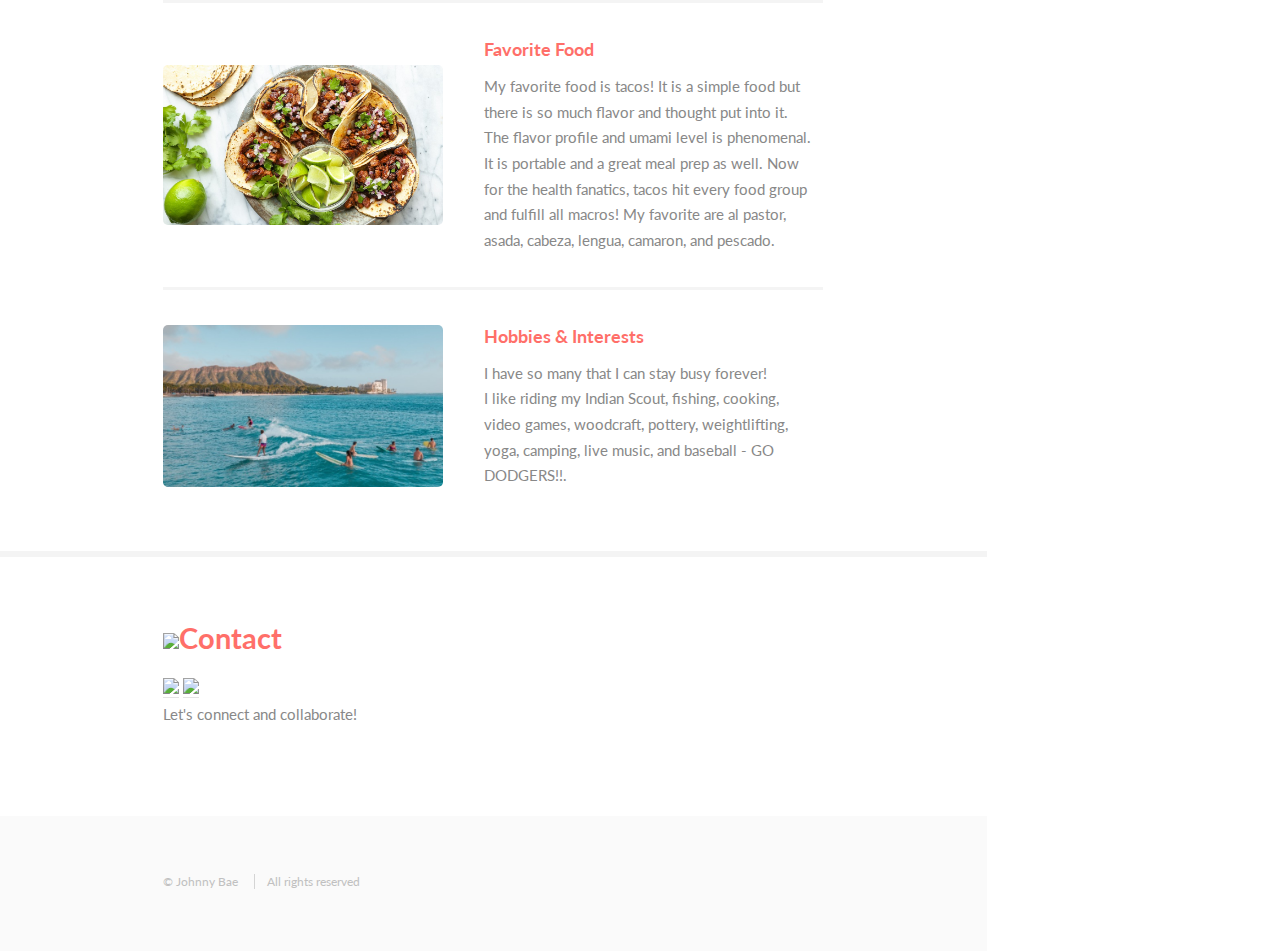
==== commit 9e02b207: "Update index.html" ====
--- a/index.html
+++ b/index.html
@@ -63,11 +63,11 @@
 			
 			<ul class="feature-icons">
 				<li class="icon solid fa-laptop-code">Studying: C#, Python, SQL,<br/> HTML, CSS, JavaScript</li>
-				<li class="icon solid fa-gamepad">Playing: Modern Warfare,<br/> Diablo, CS 2</li>
-				<li class="icon solid fa-book-open">Reading: Blink, 7 Habits,<br/> Atomic Habits, Alchemist</li>
-				<li class="icon solid fa-tv">Watching: The Penguin, House of Ninjas, Squid Games</li>
+				<li class="icon solid fa-gamepad">Playing: Call of Duty,<br/> Diablo, Black Myth</li>
+				<li class="icon solid fa-book-open">Reading: Blink, 7 Habits,<br/> Atomic Habits, The Alchemist</li>
+				<li class="icon solid fa-tv">Watching: The Penguin, Squid Games,<br/> House of Ninjas</li>
 				<li class="icon solid fa-seedling">Growing: papaya, banana, pineapple,<br> potato, radish, tomato,<br> basil, sage, rosemary</li>
-				<li class="icon solid fa-coffee">Drinking: Strawberry Mochi Daze<br/> Beyond The Sea (Hana Koa)</li>
+				<li class="icon solid fa-coffee">Drinking: Strawberry Mochi Daze,<br/> Beyond The Sea (Hana Koa)</li>
 			</ul>
 		</div>
 	</section>
